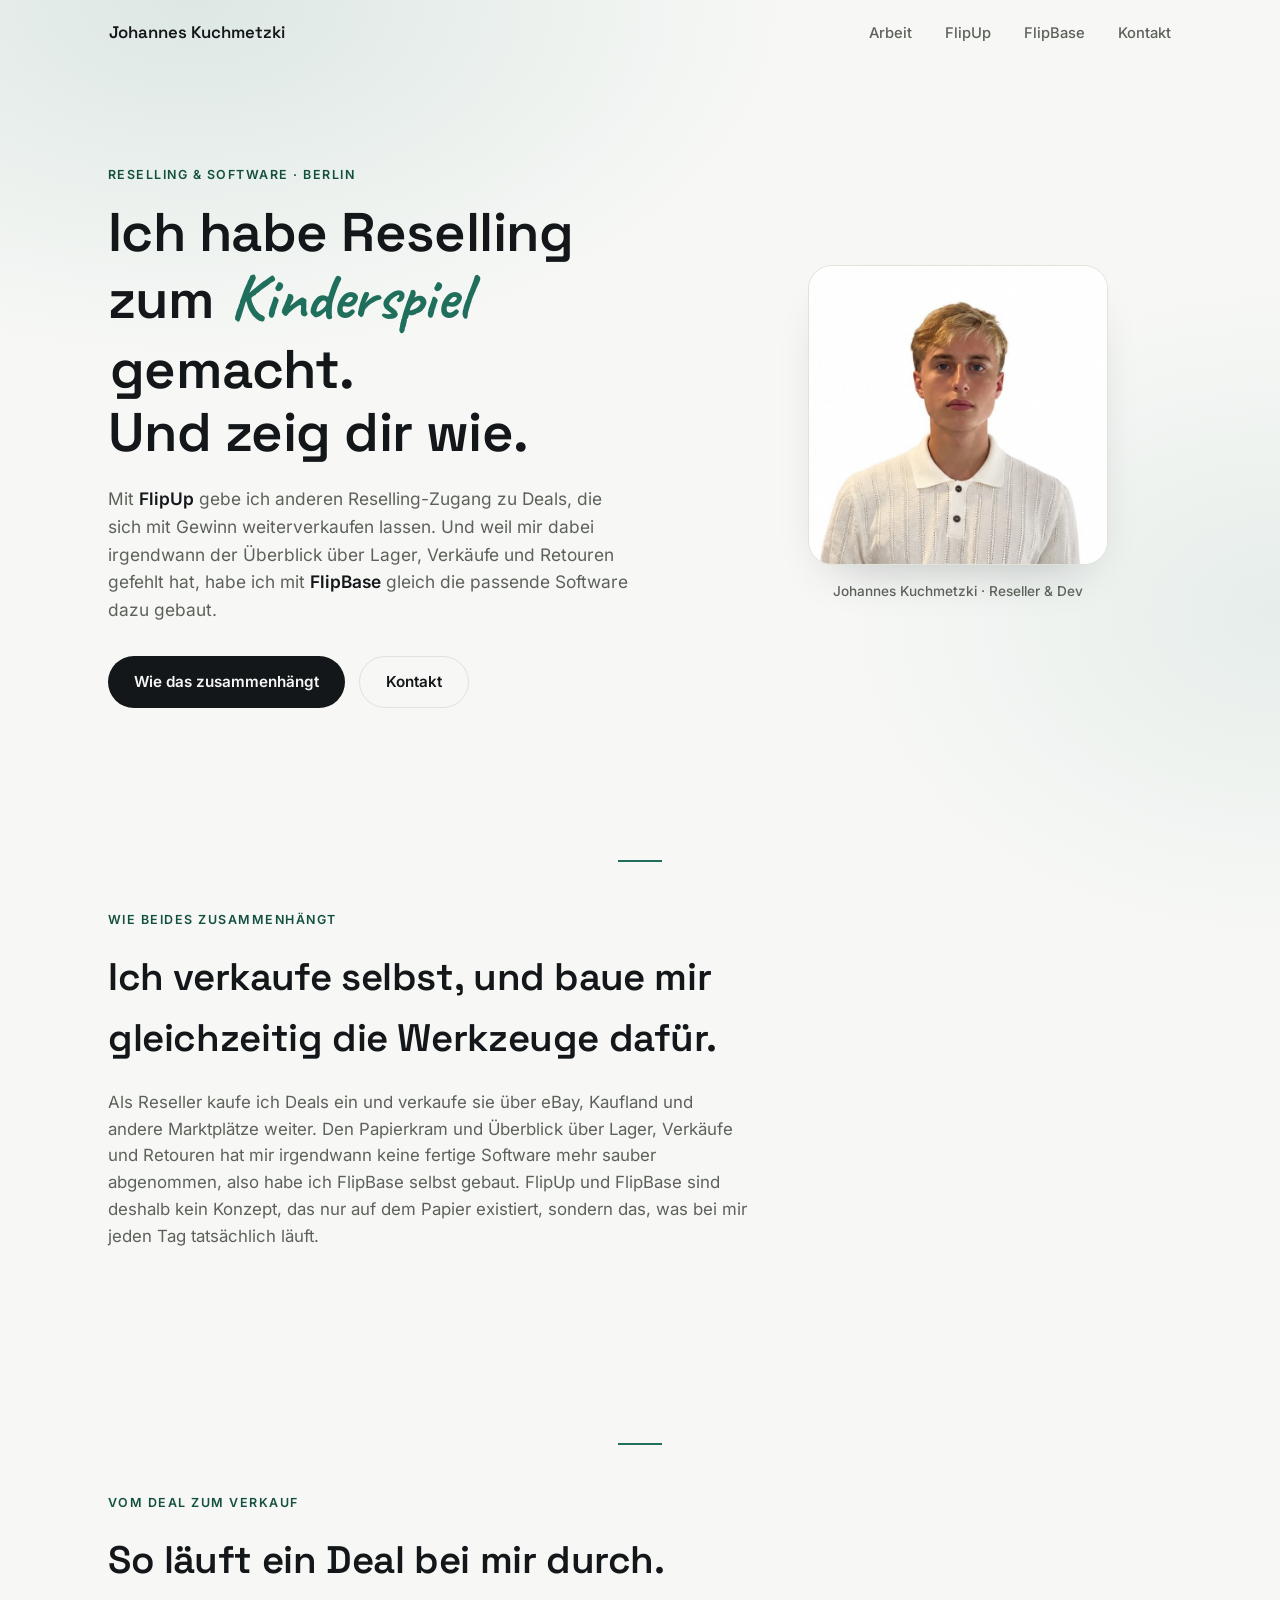
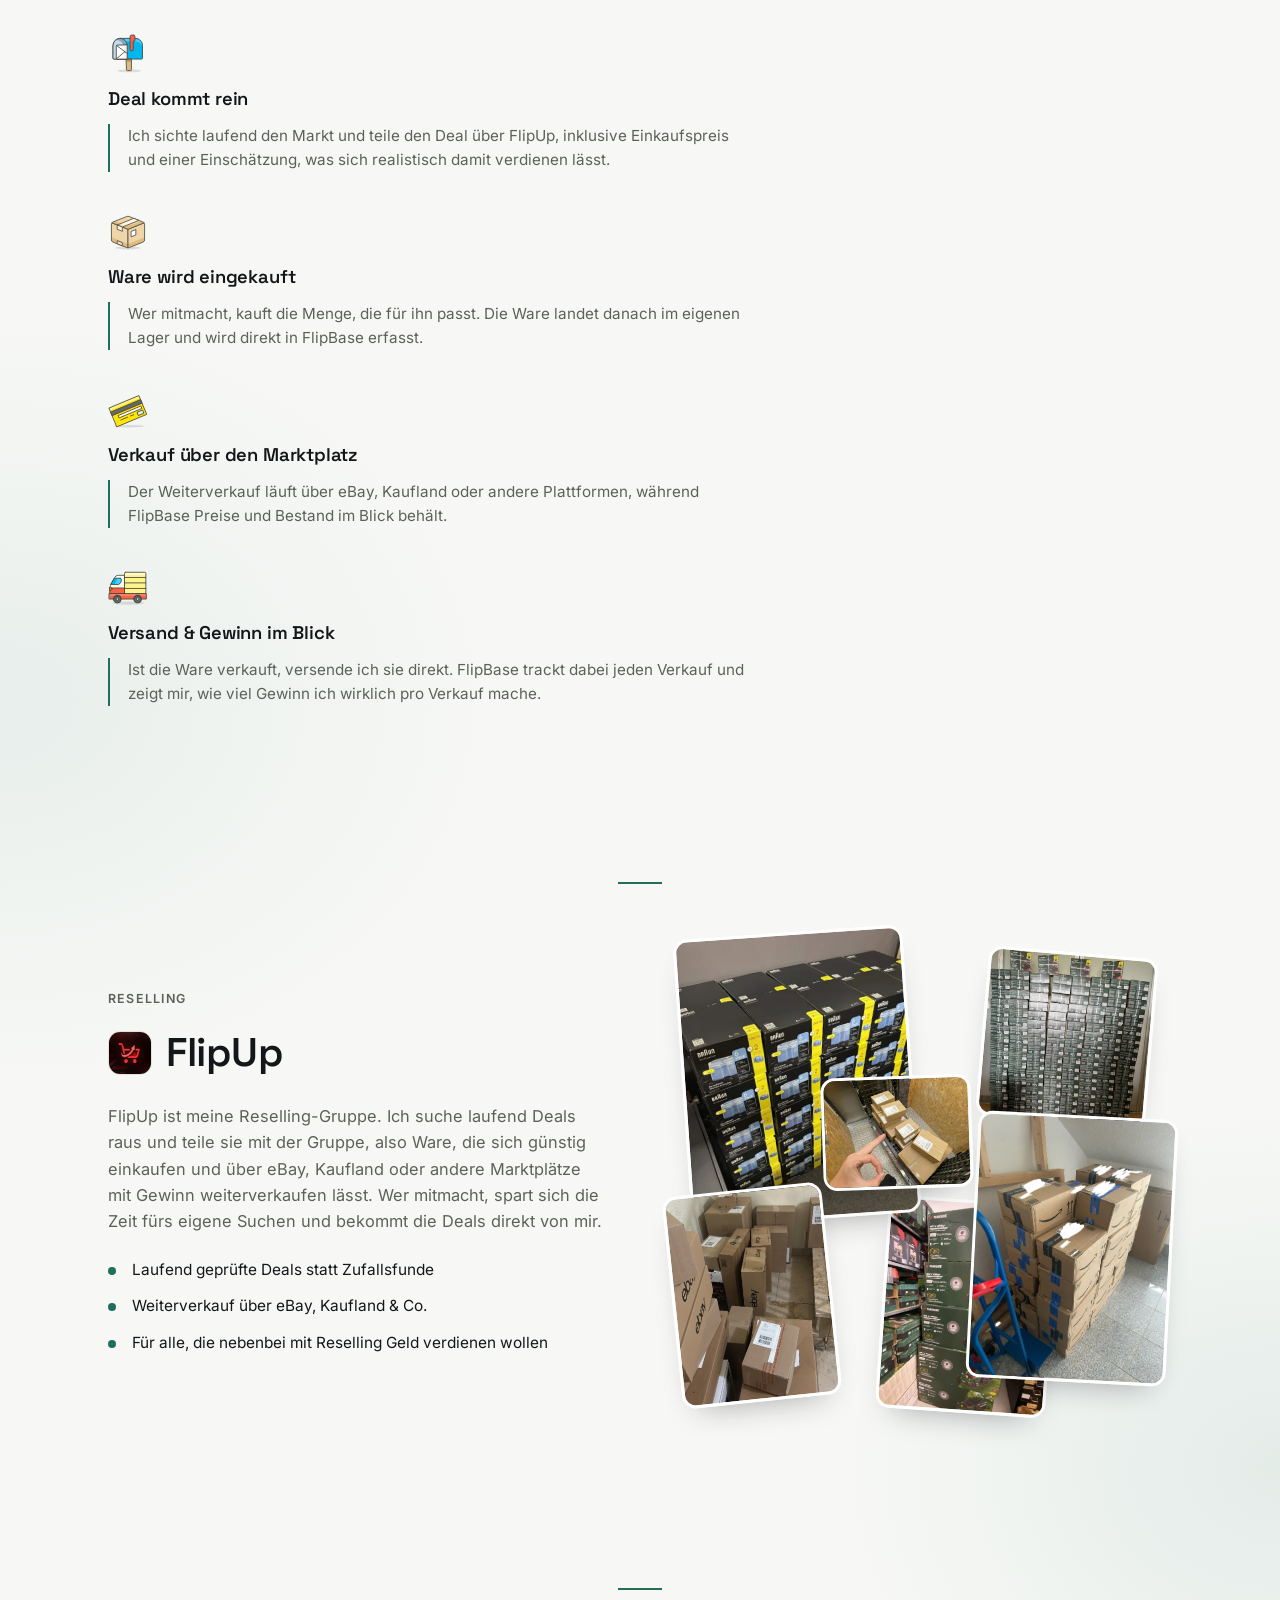
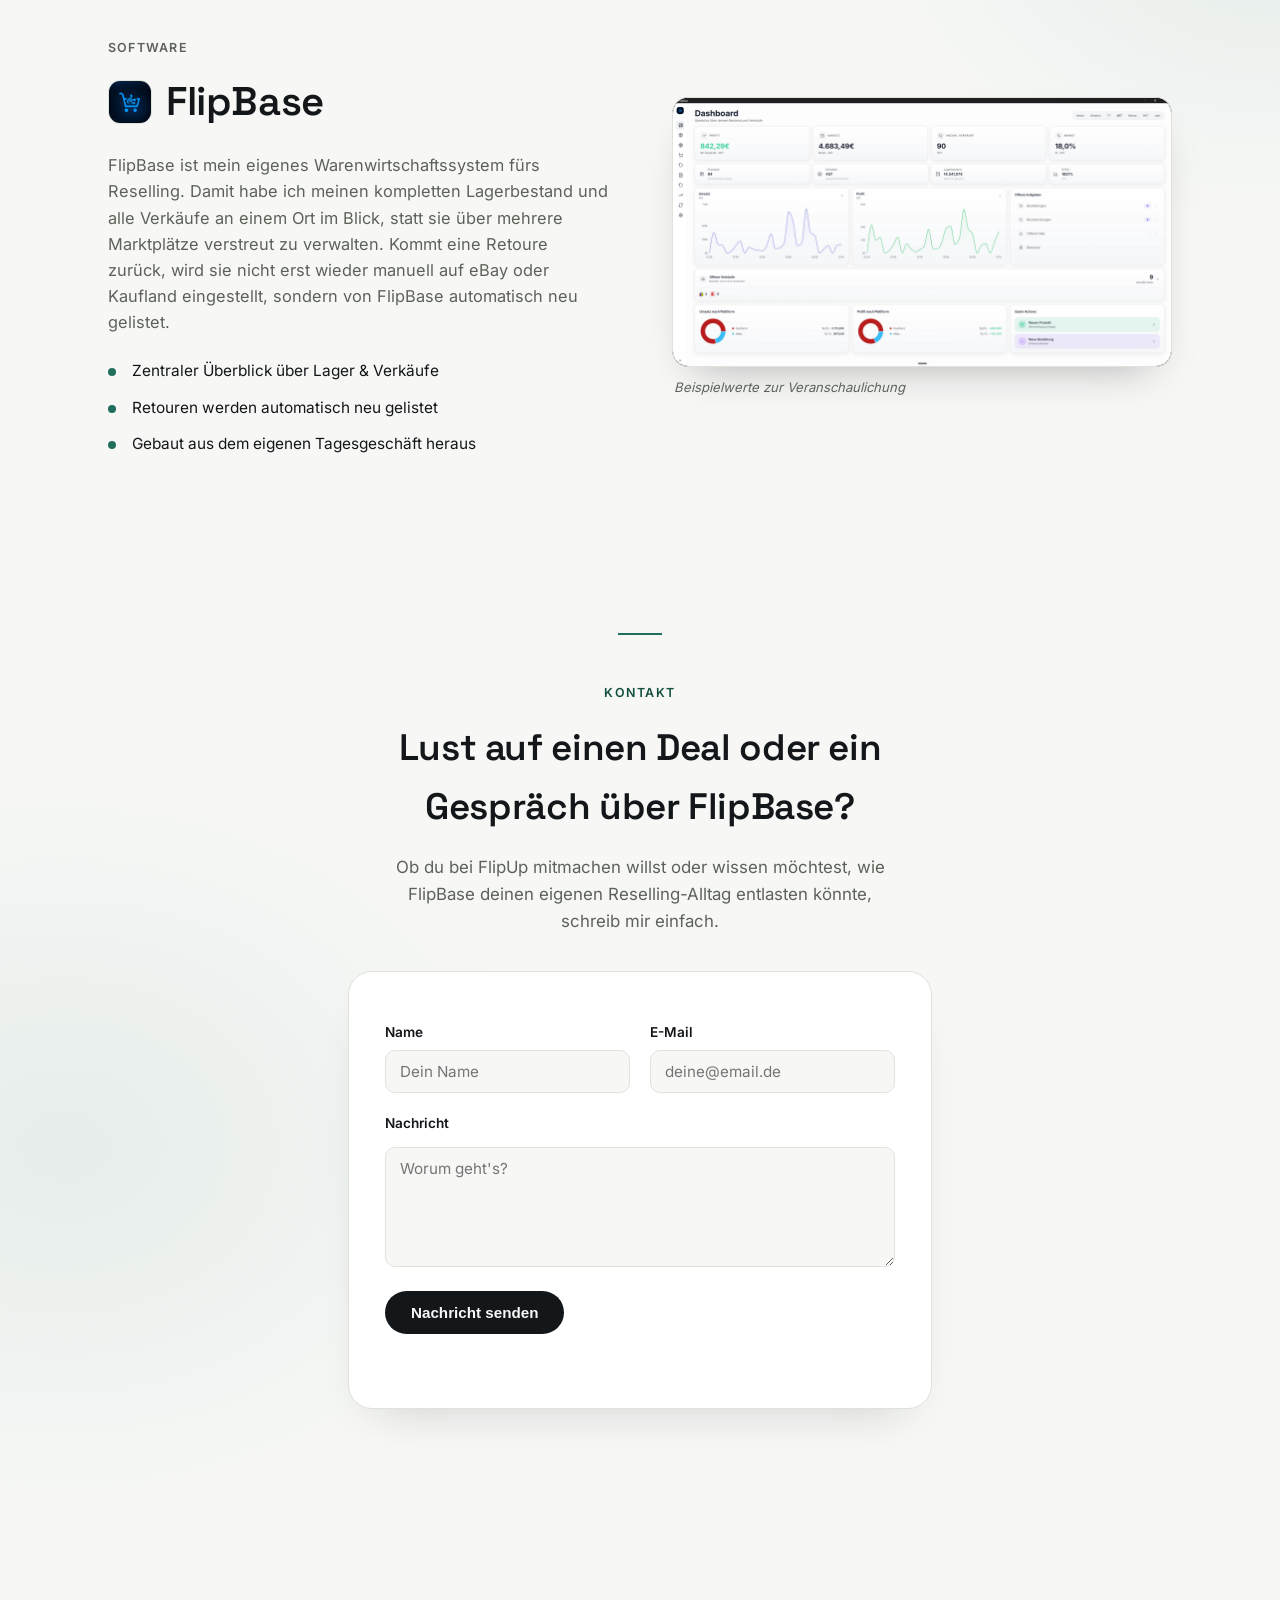
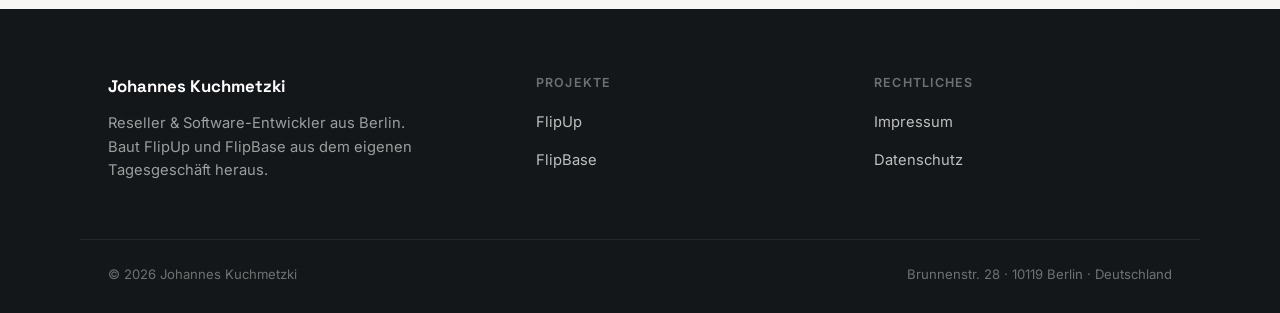
==== index.html @ 9d1ff3ed "Remove step numbers from product section labels" ====
<!doctype html>
<html lang="de">
<head>
<meta charset="UTF-8">
<meta name="viewport" content="width=device-width, initial-scale=1.0">
<title>Johannes Kuchmetzki</title>
<meta name="description" content="Johannes Kuchmetzki, Reselling mit FlipUp, Warenwirtschaft mit FlipBase.">
<link rel="canonical" href="https://johanneskuchmetzki.de/">
<meta property="og:title" content="Johannes Kuchmetzki">
<meta property="og:description" content="Reselling mit FlipUp, Warenwirtschaft mit FlipBase.">
<meta property="og:type" content="website">
<meta property="og:url" content="https://johanneskuchmetzki.de/">
<link rel="icon" type="image/png" sizes="32x32" href="assets/favicon/favicon-32.png">
<link rel="icon" type="image/png" sizes="16x16" href="assets/favicon/favicon-16.png">
<link rel="apple-touch-icon" sizes="180x180" href="assets/favicon/favicon-180.png">
<link rel="stylesheet" href="style.css?v=6">
<script type="application/ld+json">
{
  "@context": "https://schema.org",
  "@type": "Person",
  "name": "Johannes Kuchmetzki",
  "url": "https://johanneskuchmetzki.de/",
  "jobTitle": "Reseller & Software-Entwickler",
  "address": {
    "@type": "PostalAddress",
    "streetAddress": "Brunnenstr. 28",
    "postalCode": "10119",
    "addressLocality": "Berlin",
    "addressCountry": "DE"
  },
  "email": "mailto:johanneskuchmetzki@gmail.com"
}
</script>
</head>
<body>

  <header class="nav" id="site-nav">
    <div class="nav-inner">
      <a class="nav-brand" href="#top">Johannes Kuchmetzki</a>
      <nav>
        <a href="#work">Arbeit</a>
        <a href="#flipup">FlipUp</a>
        <a href="#flipbase">FlipBase</a>
        <a href="#contact">Kontakt</a>
      </nav>
    </div>
  </header>

  <main id="top">

    <section class="hero">
      <div class="container hero-grid">
        <div class="hero-copy">
          <p class="eyebrow">Reselling &amp; Software · Berlin</p>
          <h1>Ich habe Reselling zum <span class="accent-script">Kinderspiel</span> gemacht.<br>Und zeig dir wie.</h1>
          <p class="hero-text">Mit <strong>FlipUp</strong> gebe ich anderen Reselling-Zugang zu Deals, die sich mit Gewinn weiterverkaufen lassen. Und weil mir dabei irgendwann der Überblick über Lager, Verkäufe und Retouren gefehlt hat, habe ich mit <strong>FlipBase</strong> gleich die passende Software dazu gebaut.</p>
          <div class="hero-actions">
            <a class="button" href="#work">Wie das zusammenhängt</a>
            <a class="button button-ghost" href="#contact">Kontakt</a>
          </div>
        </div>
        <div class="hero-portrait">
          <div class="portrait-frame">
            <img src="assets/portrait.jpg?v=3" alt="Portrait von Johannes Kuchmetzki">
          </div>
          <div class="portrait-tag">Johannes Kuchmetzki · Reseller &amp; Dev</div>
        </div>
      </div>
    </section>

    <section id="work" class="section intro">
      <div class="section-divider"></div>
      <div class="container">
        <p class="section-label">Wie beides zusammenhängt</p>
        <h2>Ich verkaufe selbst, und baue mir gleichzeitig die Werkzeuge dafür.</h2>
        <p class="lede">Als Reseller kaufe ich Deals ein und verkaufe sie über eBay, Kaufland und andere Marktplätze weiter. Den Papierkram und Überblick über Lager, Verkäufe und Retouren hat mir irgendwann keine fertige Software mehr sauber abgenommen, also habe ich FlipBase selbst gebaut. FlipUp und FlipBase sind deshalb kein Konzept, das nur auf dem Papier existiert, sondern das, was bei mir jeden Tag tatsächlich läuft.</p>
      </div>
    </section>

    <section class="section process alt">
      <div class="section-divider"></div>
      <div class="container">
        <p class="section-label">Vom Deal zum Verkauf</p>
        <h2>So läuft ein Deal bei mir durch.</h2>
        <div class="process-grid">
          <div class="process-step">
            <img src="assets/icons/deal.svg?v=2" alt="" class="process-icon">
            <h3>Deal kommt rein</h3>
            <div class="process-body">
              <p>Ich sichte laufend den Markt und teile den Deal über FlipUp, inklusive Einkaufspreis und einer Einschätzung, was sich realistisch damit verdienen lässt.</p>
            </div>
          </div>
          <div class="process-step">
            <img src="assets/icons/package.svg?v=2" alt="" class="process-icon">
            <h3>Ware wird eingekauft</h3>
            <div class="process-body">
              <p>Wer mitmacht, kauft die Menge, die für ihn passt. Die Ware landet danach im eigenen Lager und wird direkt in FlipBase erfasst.</p>
            </div>
          </div>
          <div class="process-step">
            <img src="assets/icons/shop.svg?v=2" alt="" class="process-icon">
            <h3>Verkauf über den Marktplatz</h3>
            <div class="process-body">
              <p>Der Weiterverkauf läuft über eBay, Kaufland oder andere Plattformen, während FlipBase Preise und Bestand im Blick behält.</p>
            </div>
          </div>
          <div class="process-step">
            <img src="assets/icons/shipped.svg?v=2" alt="" class="process-icon">
            <h3>Versand &amp; Gewinn im Blick</h3>
            <div class="process-body">
              <p>Ist die Ware verkauft, versende ich sie direkt. FlipBase trackt dabei jeden Verkauf und zeigt mir, wie viel Gewinn ich wirklich pro Verkauf mache.</p>
            </div>
          </div>
        </div>
      </div>
    </section>

    <section id="flipup" class="section product">
      <div class="section-divider"></div>
      <div class="container product-grid">
        <div class="product-copy">
          <p class="product-label">Reselling</p>
          <div class="product-heading">
            <img src="assets/logos/flipup-logo.jpg" alt="FlipUp Logo" class="product-logo">
            <a href="https://flipupde.de" target="_blank" rel="noopener" class="product-heading-link"><h2>FlipUp</h2></a>
          </div>
          <p class="product-desc">FlipUp ist meine Reselling-Gruppe. Ich suche laufend Deals raus und teile sie mit der Gruppe, also Ware, die sich günstig einkaufen und über eBay, Kaufland oder andere Marktplätze mit Gewinn weiterverkaufen lässt. Wer mitmacht, spart sich die Zeit fürs eigene Suchen und bekommt die Deals direkt von mir.</p>
          <ul class="product-points">
            <li>Laufend geprüfte Deals statt Zufallsfunde</li>
            <li>Weiterverkauf über eBay, Kaufland &amp; Co.</li>
            <li>Für alle, die nebenbei mit Reselling Geld verdienen wollen</li>
          </ul>
        </div>
        <div class="product-visual">
          <div class="photo-collage">
            <img src="assets/flipup/deal-1.webp" alt="Palette mit eingekauften Deal-Produkten" class="photo c-1">
            <img src="assets/flipup/deal-9.webp" alt="Aufgebaute Palette mit Akku-Sets" class="photo c-2">
            <img src="assets/flipup/deal-4.webp" alt="Amazon-Pakete im Lager" class="photo c-3">
            <img src="assets/flipup/deal-2.webp" alt="Versandkartons für eBay-Bestellungen" class="photo c-4">
            <img src="assets/flipup/deal-13.webp" alt="Pakete für den Versand vorbereitet" class="photo c-5">
            <img src="assets/flipup/deal-5.webp" alt="Gelagerte Ware bereit zum Versand" class="photo c-6">
          </div>
        </div>
      </div>
    </section>

    <section id="flipbase" class="section product product-reverse alt">
      <div class="section-divider"></div>
      <div class="container product-grid">
        <div class="product-copy">
          <p class="product-label">Software</p>
          <div class="product-heading">
            <img src="assets/logos/flipbase-logo.png?v=2" alt="FlipBase Logo" class="product-logo">
            <a href="https://flipbase.xyz" target="_blank" rel="noopener" class="product-heading-link"><h2>FlipBase</h2></a>
          </div>
          <p class="product-desc">FlipBase ist mein eigenes Warenwirtschaftssystem fürs Reselling. Damit habe ich meinen kompletten Lagerbestand und alle Verkäufe an einem Ort im Blick, statt sie über mehrere Marktplätze verstreut zu verwalten. Kommt eine Retoure zurück, wird sie nicht erst wieder manuell auf eBay oder Kaufland eingestellt, sondern von FlipBase automatisch neu gelistet.</p>
          <ul class="product-points">
            <li>Zentraler Überblick über Lager &amp; Verkäufe</li>
            <li>Retouren werden automatisch neu gelistet</li>
            <li>Gebaut aus dem eigenen Tagesgeschäft heraus</li>
          </ul>
        </div>
        <div class="product-visual">
          <div class="dashboard-frame">
            <img src="assets/flipbase/dashboard.png?v=2" alt="FlipBase Dashboard mit Umsatz, Profit und Lagerbestand">
          </div>
          <p class="photo-caption">Beispielwerte zur Veranschaulichung</p>
        </div>
      </div>
    </section>

    <section id="contact" class="section contact">
      <div class="section-divider"></div>
      <div class="container contact-center">
        <p class="section-label">Kontakt</p>
        <h2>Lust auf einen Deal oder ein Gespräch über FlipBase?</h2>
        <p class="lede">Ob du bei FlipUp mitmachen willst oder wissen möchtest, wie FlipBase deinen eigenen Reselling-Alltag entlasten könnte, schreib mir einfach.</p>

        <form class="contact-form" id="contact-form">
          <input type="hidden" name="access_key" value="a005b5ab-7905-478a-b794-3e7efb199d5d">
          <input type="hidden" name="subject" value="Kontakt über johanneskuchmetzki.de">
          <input type="checkbox" name="botcheck" style="display:none" tabindex="-1" autocomplete="off">
          <div class="contact-form-row">
            <div>
              <label for="cf-name">Name</label>
              <input type="text" id="cf-name" name="name" placeholder="Dein Name" required>
            </div>
            <div>
              <label for="cf-email">E-Mail</label>
              <input type="email" id="cf-email" name="email" placeholder="deine@email.de" required>
            </div>
          </div>
          <label for="cf-message">Nachricht</label>
          <textarea id="cf-message" name="message" placeholder="Worum geht's?" required></textarea>
          <button type="submit" class="button" id="cf-submit">Nachricht senden</button>
          <p class="contact-form-status" id="cf-status" role="status"></p>
        </form>
      </div>
    </section>

  </main>

  <footer class="footer">
    <div class="container footer-grid">
      <div>
        <p class="footer-brand">Johannes Kuchmetzki</p>
        <p class="footer-tagline">Reseller &amp; Software-Entwickler aus Berlin. Baut FlipUp und FlipBase aus dem eigenen Tagesgeschäft heraus.</p>
      </div>
      <div>
        <p class="footer-heading">Projekte</p>
        <ul class="footer-links">
          <li><a href="https://flipupde.de" target="_blank" rel="noopener">FlipUp</a></li>
          <li><a href="https://flipbase.xyz" target="_blank" rel="noopener">FlipBase</a></li>
        </ul>
      </div>
      <div>
        <p class="footer-heading">Rechtliches</p>
        <ul class="footer-links">
          <li><a href="impressum.html">Impressum</a></li>
          <li><a href="datenschutz.html">Datenschutz</a></li>
        </ul>
      </div>
    </div>
    <div class="container footer-bottom">
      <span>© 2026 Johannes Kuchmetzki</span>
      <span>Brunnenstr. 28 · 10119 Berlin · Deutschland</span>
    </div>
  </footer>

  <script>
    var siteNav = document.getElementById('site-nav');
    function updateNavScroll() {
      if (window.scrollY > 24) {
        siteNav.classList.add('scrolled');
      } else {
        siteNav.classList.remove('scrolled');
      }
    }
    updateNavScroll();
    window.addEventListener('scroll', updateNavScroll, { passive: true });
  </script>

  <script>
    var contactForm = document.getElementById('contact-form');
    if (contactForm) {
      contactForm.addEventListener('submit', function (e) {
        e.preventDefault();
        var statusEl = document.getElementById('cf-status');
        var submitBtn = document.getElementById('cf-submit');
        var formData = new FormData(contactForm);
        var object = {};
        formData.forEach(function (value, key) { object[key] = value; });

        submitBtn.disabled = true;
        submitBtn.textContent = 'Wird gesendet …';
        statusEl.textContent = '';
        statusEl.className = 'contact-form-status';

        fetch('https://api.web3forms.com/submit', {
          method: 'POST',
          headers: { 'Content-Type': 'application/json', Accept: 'application/json' },
          body: JSON.stringify(object)
        })
          .then(function (res) { return res.json(); })
          .then(function (data) {
            if (data.success) {
              contactForm.reset();
              statusEl.textContent = 'Danke, deine Nachricht ist angekommen!';
              statusEl.className = 'contact-form-status success';
            } else {
              throw new Error(data.message || 'Unbekannter Fehler');
            }
          })
          .catch(function () {
            statusEl.textContent = 'Senden hat nicht geklappt. Schreib mir gerne direkt an johanneskuchmetzki@gmail.com.';
            statusEl.className = 'contact-form-status error';
          })
          .finally(function () {
            submitBtn.disabled = false;
            submitBtn.textContent = 'Nachricht senden';
          });
      });
    }
  </script>

</body>
</html>
---- style.css ----
@font-face {
  font-family: "Inter";
  src: url("assets/fonts/inter-latin.woff2") format("woff2");
  font-weight: 400 700;
  font-style: normal;
  font-display: swap;
}

@font-face {
  font-family: "Space Grotesk";
  src: url("assets/fonts/space-grotesk-latin.woff2") format("woff2");
  font-weight: 400 700;
  font-style: normal;
  font-display: swap;
}

@font-face {
  font-family: "Caveat";
  src: url("assets/fonts/caveat-700.woff2") format("woff2");
  font-weight: 700;
  font-style: normal;
  font-display: swap;
}

.accent-script {
  font-family: "Caveat", cursive;
  font-weight: 700;
  font-size: 1.2em;
  color: var(--accent);
  padding: 0 2px;
  position: relative;
}

.accent-script::after {
  content: "";
  position: absolute;
  left: 2px;
  right: 2px;
  bottom: 0.08em;
  height: 3px;
  background: var(--accent);
  border-radius: 2px;
  opacity: 0.55;
}

:root {
  --bg: #f7f8f6;
  --bg-alt: #eef1ec;
  --surface: #ffffff;
  --text: #14171a;
  --text-muted: #5c6259;
  --accent: #1f6f5c;
  --accent-ink: #14503f;
  --border: #dfe3da;
  --max-width: 1120px;
  color-scheme: light;
}

* { box-sizing: border-box; }

html { scroll-behavior: smooth; }

body {
  margin: 0;
  background:
    radial-gradient(1000px 600px at 15% 0%, rgba(31, 111, 92, 0.12), transparent 60%),
    radial-gradient(800px 600px at 100% 12%, rgba(31, 111, 92, 0.08), transparent 55%),
    radial-gradient(900px 700px at 0% 45%, rgba(31, 111, 92, 0.07), transparent 55%),
    radial-gradient(800px 650px at 100% 60%, rgba(31, 111, 92, 0.09), transparent 55%),
    radial-gradient(900px 700px at 5% 85%, rgba(31, 111, 92, 0.08), transparent 55%),
    radial-gradient(800px 600px at 95% 100%, rgba(31, 111, 92, 0.09), transparent 55%),
    var(--bg);
  color: var(--text);
  font-family: "Inter", -apple-system, BlinkMacSystemFont, "Segoe UI", sans-serif;
  line-height: 1.6;
}

h1, h2, h3 {
  font-family: "Space Grotesk", -apple-system, BlinkMacSystemFont, "Segoe UI", sans-serif;
  font-weight: 600;
  letter-spacing: -0.01em;
  margin: 0;
  text-wrap: balance;
}

.container {
  max-width: var(--max-width);
  margin: 0 auto;
  padding: 0 28px;
}

/* Nav */

.nav {
  position: sticky;
  top: 0;
  z-index: 20;
  padding: 0;
  transition: padding 0.25s ease;
}

.nav.scrolled {
  padding: 12px 20px 0;
}

.nav-inner {
  max-width: var(--max-width);
  margin: 0 auto;
  padding: 18px 28px;
  display: flex;
  justify-content: space-between;
  align-items: center;
  flex-wrap: wrap;
  gap: 12px;
  background: transparent;
  border: 1px solid transparent;
  border-radius: 999px;
  box-shadow: none;
  transition: padding 0.25s ease, background 0.25s ease, border-color 0.25s ease, box-shadow 0.25s ease;
}

.nav.scrolled .nav-inner {
  padding: 10px 24px;
  background: rgba(255, 255, 255, 0.78);
  backdrop-filter: blur(10px);
  border-color: rgba(255, 255, 255, 0.6);
  box-shadow: 0 10px 30px -14px rgba(20, 23, 26, 0.25);
}

.nav-brand {
  font-family: "Space Grotesk", sans-serif;
  font-weight: 600;
  font-size: 1.05rem;
  color: var(--text);
  text-decoration: none;
}

.nav nav a {
  color: var(--text-muted);
  text-decoration: none;
  margin-left: 28px;
  font-size: 0.92rem;
  font-weight: 500;
  transition: color 0.15s ease;
}

.nav nav a:first-child { margin-left: 0; }
.nav nav a:hover { color: var(--accent-ink); }

/* Hero */

.hero {
  padding: 96px 0 64px;
}

.hero-grid {
  display: grid;
  grid-template-columns: 1.15fr 0.85fr;
  gap: 56px;
  align-items: center;
}

.eyebrow {
  display: inline-block;
  text-transform: uppercase;
  letter-spacing: 0.12em;
  font-size: 0.78rem;
  font-weight: 600;
  color: var(--accent-ink);
  margin: 0 0 18px;
}

.hero h1 {
  font-size: clamp(2.3rem, 4.6vw, 3.4rem);
  line-height: 1.08;
  margin-bottom: 24px;
}

.hero-text {
  color: var(--text-muted);
  font-size: 1.08rem;
  max-width: 520px;
  margin: 0 0 32px;
}

.hero-text strong {
  color: var(--text);
  font-weight: 600;
}

.hero-actions {
  display: flex;
  gap: 14px;
  flex-wrap: wrap;
}

.button {
  display: inline-flex;
  align-items: center;
  background: var(--text);
  color: var(--bg);
  padding: 13px 26px;
  border-radius: 999px;
  text-decoration: none;
  font-weight: 600;
  font-size: 0.95rem;
  transition: transform 0.15s ease, background 0.15s ease;
}

.button:hover {
  background: var(--accent-ink);
  transform: translateY(-1px);
}

.button-ghost {
  background: transparent;
  color: var(--text);
  border: 1.5px solid var(--border);
}

.button-ghost:hover {
  background: var(--surface);
  color: var(--accent-ink);
  border-color: var(--accent-ink);
}

.hero-portrait {
  display: flex;
  flex-direction: column;
  align-items: center;
  gap: 16px;
}

.portrait-frame {
  width: 100%;
  max-width: 300px;
  aspect-ratio: 1 / 1;
  border-radius: 24px;
  overflow: hidden;
  border: 1px solid var(--border);
  box-shadow: 0 24px 48px -28px rgba(20, 23, 26, 0.3);
  background: var(--surface);
}

.portrait-frame img {
  width: 100%;
  height: 100%;
  object-fit: cover;
  display: block;
}

.portrait-tag {
  font-size: 0.85rem;
  color: var(--text-muted);
  font-weight: 500;
}

/* Process */

.process h2 {
  font-size: clamp(1.7rem, 3.2vw, 2.4rem);
  max-width: 640px;
  margin-bottom: 44px;
}

.process-grid {
  display: flex;
  flex-direction: column;
  gap: 40px;
  max-width: 640px;
}

.process-step {
  display: flex;
  flex-direction: column;
  gap: 10px;
}

.process-icon {
  width: 40px;
  height: 40px;
}

.process-step h3 {
  font-size: 1.15rem;
}

.process-body {
  border-left: 2px solid var(--accent);
  padding-left: 18px;
}

.process-step p {
  color: var(--text-muted);
  font-size: 0.95rem;
  margin: 0;
}

/* Sections */

.section {
  padding: 88px 0;
}

.section-divider {
  width: 44px;
  height: 2px;
  background: var(--accent);
  margin: 0 auto 48px;
}

.section-label {
  text-transform: uppercase;
  letter-spacing: 0.12em;
  font-size: 0.78rem;
  font-weight: 600;
  color: var(--accent-ink);
  margin: 0 0 16px;
}

.intro h2 {
  font-size: clamp(1.7rem, 3.2vw, 2.4rem);
  max-width: 760px;
  margin-bottom: 20px;
}

.lede {
  color: var(--text-muted);
  font-size: 1.05rem;
  max-width: 640px;
}

/* Products */

.product-grid {
  display: grid;
  grid-template-columns: 1fr 1fr;
  gap: 64px;
  align-items: center;
}

.product-label {
  text-transform: uppercase;
  letter-spacing: 0.1em;
  font-size: 0.78rem;
  font-weight: 600;
  color: var(--text-muted);
  margin: 0 0 12px;
}

.product-heading {
  display: flex;
  align-items: center;
  gap: 14px;
  margin-bottom: 18px;
}

.product-logo {
  width: 44px;
  height: 44px;
  border-radius: 12px;
  object-fit: cover;
  border: 1px solid var(--border);
}

.product-heading-link {
  text-decoration: none;
  color: inherit;
  transition: color 0.15s ease;
}

.product-heading-link:hover {
  color: var(--accent-ink);
}

.product h2 {
  font-size: clamp(1.9rem, 3.6vw, 2.5rem);
}

.product-note {
  color: var(--text-muted);
  font-size: 0.9rem;
  font-style: italic;
  margin: 20px 0 0;
}

.product-grid-single {
  max-width: 640px;
}

.product-desc {
  color: var(--text-muted);
  font-size: 1.02rem;
  margin: 0 0 24px;
}

.product-points {
  list-style: none;
  padding: 0;
  margin: 0;
  display: flex;
  flex-direction: column;
  gap: 12px;
}

.product-points li {
  position: relative;
  padding-left: 24px;
  font-size: 0.96rem;
  color: var(--text);
}

.product-points li::before {
  content: "";
  position: absolute;
  left: 0;
  top: 9px;
  width: 8px;
  height: 8px;
  border-radius: 50%;
  background: var(--accent);
}

.photo {
  border-radius: 14px;
  object-fit: cover;
  border: 3px solid var(--surface);
  box-shadow: 0 16px 32px -18px rgba(20, 23, 26, 0.4);
}

/* Collage */

.photo-collage {
  position: relative;
  height: 480px;
}

.photo-collage .photo {
  position: absolute;
}

.c-1 { width: 46%; aspect-ratio: 4/5; top: 0; left: 2%; z-index: 2; transform: rotate(-4deg); }
.c-2 { width: 34%; aspect-ratio: 1/1; top: 4%; right: 4%; z-index: 1; transform: rotate(5deg); }
.c-3 { width: 40%; aspect-ratio: 3/4; top: 38%; right: 0; z-index: 3; transform: rotate(3deg); }
.c-4 { width: 32%; aspect-ratio: 3/4; bottom: 2%; left: 0; z-index: 2; transform: rotate(-6deg); }
.c-5 { width: 30%; aspect-ratio: 4/3; top: 30%; left: 30%; z-index: 4; transform: rotate(-2deg); }
.c-6 { width: 34%; aspect-ratio: 4/5; bottom: 0; right: 24%; z-index: 1; transform: rotate(4deg); }

/* Dashboard visual */

.dashboard-frame {
  border-radius: 16px;
  overflow: hidden;
  border: 1px solid var(--border);
  box-shadow: 0 20px 40px -22px rgba(20, 23, 26, 0.35);
  background: #111;
}

.dashboard-frame img {
  width: 100%;
  display: block;
}

.dashboard-placeholder {
  aspect-ratio: 16/10;
  display: flex;
  align-items: center;
  justify-content: center;
  color: rgba(247, 248, 246, 0.4);
  font-size: 0.9rem;
}

.photo-caption {
  margin: 10px 2px 0;
  font-size: 0.82rem;
  color: var(--text-muted);
  font-style: italic;
}

/* Skills */

.skills {
  text-align: center;
}

.tags {
  list-style: none;
  display: flex;
  flex-wrap: wrap;
  justify-content: center;
  gap: 12px;
  padding: 0;
  margin: 0;
}

.tags li {
  border: 1px solid var(--border);
  background: var(--surface);
  border-radius: 999px;
  padding: 10px 20px;
  font-size: 0.92rem;
  font-weight: 500;
  color: var(--text);
}

/* Contact */

.contact-center {
  max-width: 640px;
  margin: 0 auto;
  text-align: center;
}

.contact h2 {
  font-size: clamp(1.7rem, 3.2vw, 2.3rem);
  margin: 14px 0 18px;
}

.contact .lede {
  max-width: 520px;
  margin: 0 auto;
}

.contact-form {
  text-align: left;
  background: var(--surface);
  border: 1px solid var(--border);
  border-radius: 24px;
  padding: 36px;
  margin: 36px 0 16px;
  display: flex;
  flex-direction: column;
  gap: 6px;
  box-shadow: 0 24px 48px -28px rgba(20, 23, 26, 0.2);
}

.contact-form-row {
  display: grid;
  grid-template-columns: 1fr 1fr;
  gap: 20px;
}

.contact-form label {
  display: block;
  font-size: 0.85rem;
  font-weight: 600;
  color: var(--text);
  margin: 14px 0 6px;
}

.contact-form input,
.contact-form textarea {
  width: 100%;
  padding: 11px 14px;
  border-radius: 10px;
  border: 1px solid var(--border);
  font-family: inherit;
  font-size: 0.95rem;
  background: var(--bg);
  color: var(--text);
}

.contact-form textarea {
  min-height: 120px;
  resize: vertical;
}

.contact-form .button {
  align-self: flex-start;
  margin-top: 18px;
  border: none;
  cursor: pointer;
}

.contact-note {
  color: var(--text-muted);
  font-size: 0.85rem;
}

.contact-form-status {
  margin: 14px 0 0;
  font-size: 0.9rem;
  min-height: 1.3em;
}

.contact-form-status.success { color: var(--accent-ink); }
.contact-form-status.error { color: #b3261e; }

/* Footer */

.footer {
  background: var(--text);
  color: rgba(247, 248, 246, 0.6);
  padding: 64px 0 28px;
  margin-top: 96px;
}

.footer-grid {
  display: grid;
  grid-template-columns: 1.3fr 1fr 1fr;
  gap: 40px;
}

.footer-brand {
  font-family: "Space Grotesk", sans-serif;
  font-weight: 700;
  font-size: 1.05rem;
  color: #fff;
  margin: 0 0 12px;
}

.footer-tagline {
  font-size: 0.92rem;
  line-height: 1.6;
  max-width: 320px;
  margin: 0;
}

.footer-heading {
  text-transform: uppercase;
  letter-spacing: 0.1em;
  font-size: 0.78rem;
  font-weight: 600;
  color: rgba(247, 248, 246, 0.4);
  margin: 0 0 16px;
}

.footer-links {
  list-style: none;
  padding: 0;
  margin: 0;
  display: flex;
  flex-direction: column;
  gap: 12px;
}

.footer-links a {
  color: rgba(247, 248, 246, 0.75);
  text-decoration: none;
  font-size: 0.92rem;
}

.footer-links a:hover { color: #fff; }

.footer-bottom {
  display: flex;
  justify-content: space-between;
  flex-wrap: wrap;
  gap: 8px;
  margin-top: 56px;
  padding-top: 24px;
  border-top: 1px solid rgba(247, 248, 246, 0.08);
  font-size: 0.82rem;
  color: rgba(247, 248, 246, 0.4);
}

/* Legal pages */

.legal {
  padding-top: 56px;
  padding-bottom: 56px;
}

.legal-content {
  max-width: 760px;
}

.legal-content h1 {
  font-size: clamp(1.8rem, 3.6vw, 2.4rem);
  margin-bottom: 32px;
}

.legal-content h2 {
  font-size: 1.2rem;
  margin: 40px 0 12px;
}

.legal-content h3 {
  font-size: 1.02rem;
  margin: 24px 0 10px;
}

.legal-content p,
.legal-content li {
  color: var(--text-muted);
  font-size: 0.96rem;
  line-height: 1.7;
}

.legal-content ul {
  padding-left: 20px;
  margin: 12px 0;
}

.legal-content li {
  margin-bottom: 6px;
}

.legal-copyright {
  margin-top: 40px;
  padding-top: 20px;
  border-top: 1px solid var(--border);
  font-size: 0.82rem !important;
}

.legal-copyright a {
  color: var(--text-muted);
}

/* Responsive */

@media (max-width: 860px) {
  .hero-grid,
  .product-grid,
  .contact-grid {
    grid-template-columns: 1fr;
  }
  .hero-portrait { order: -1; }
  .product-reverse .product-copy { order: 1; }
  .product-reverse .product-visual { order: 2; }
  .photo-collage { height: 400px; }
  .footer-grid { grid-template-columns: 1fr; gap: 32px; }
}

@media (max-width: 600px) {
  .hero { padding: 64px 0 40px; }
  .section { padding: 64px 0; }
  .nav-inner { gap: 8px 16px; }
  .nav nav a { margin-left: 0; }
  .contact-form { padding: 24px; }
  .contact-form-row { grid-template-columns: 1fr; }
  .photo-collage { height: 320px; }
}
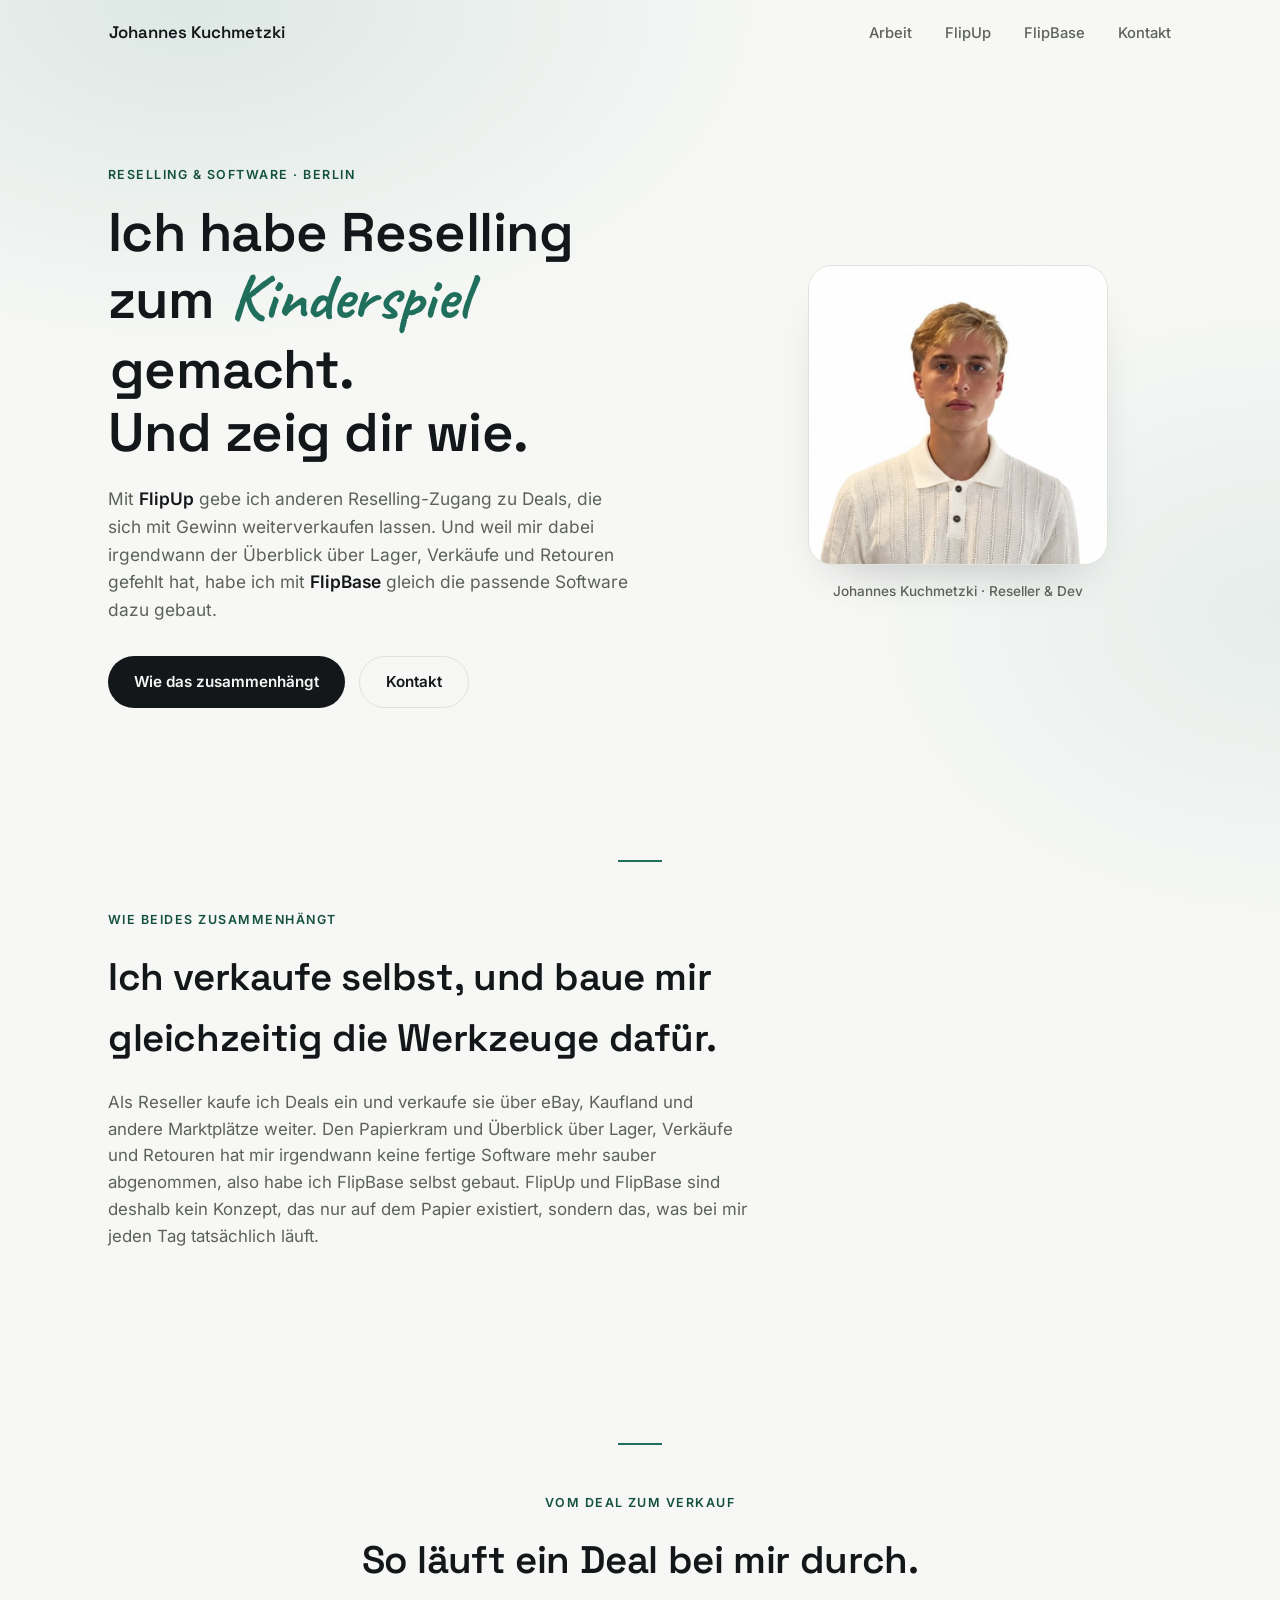
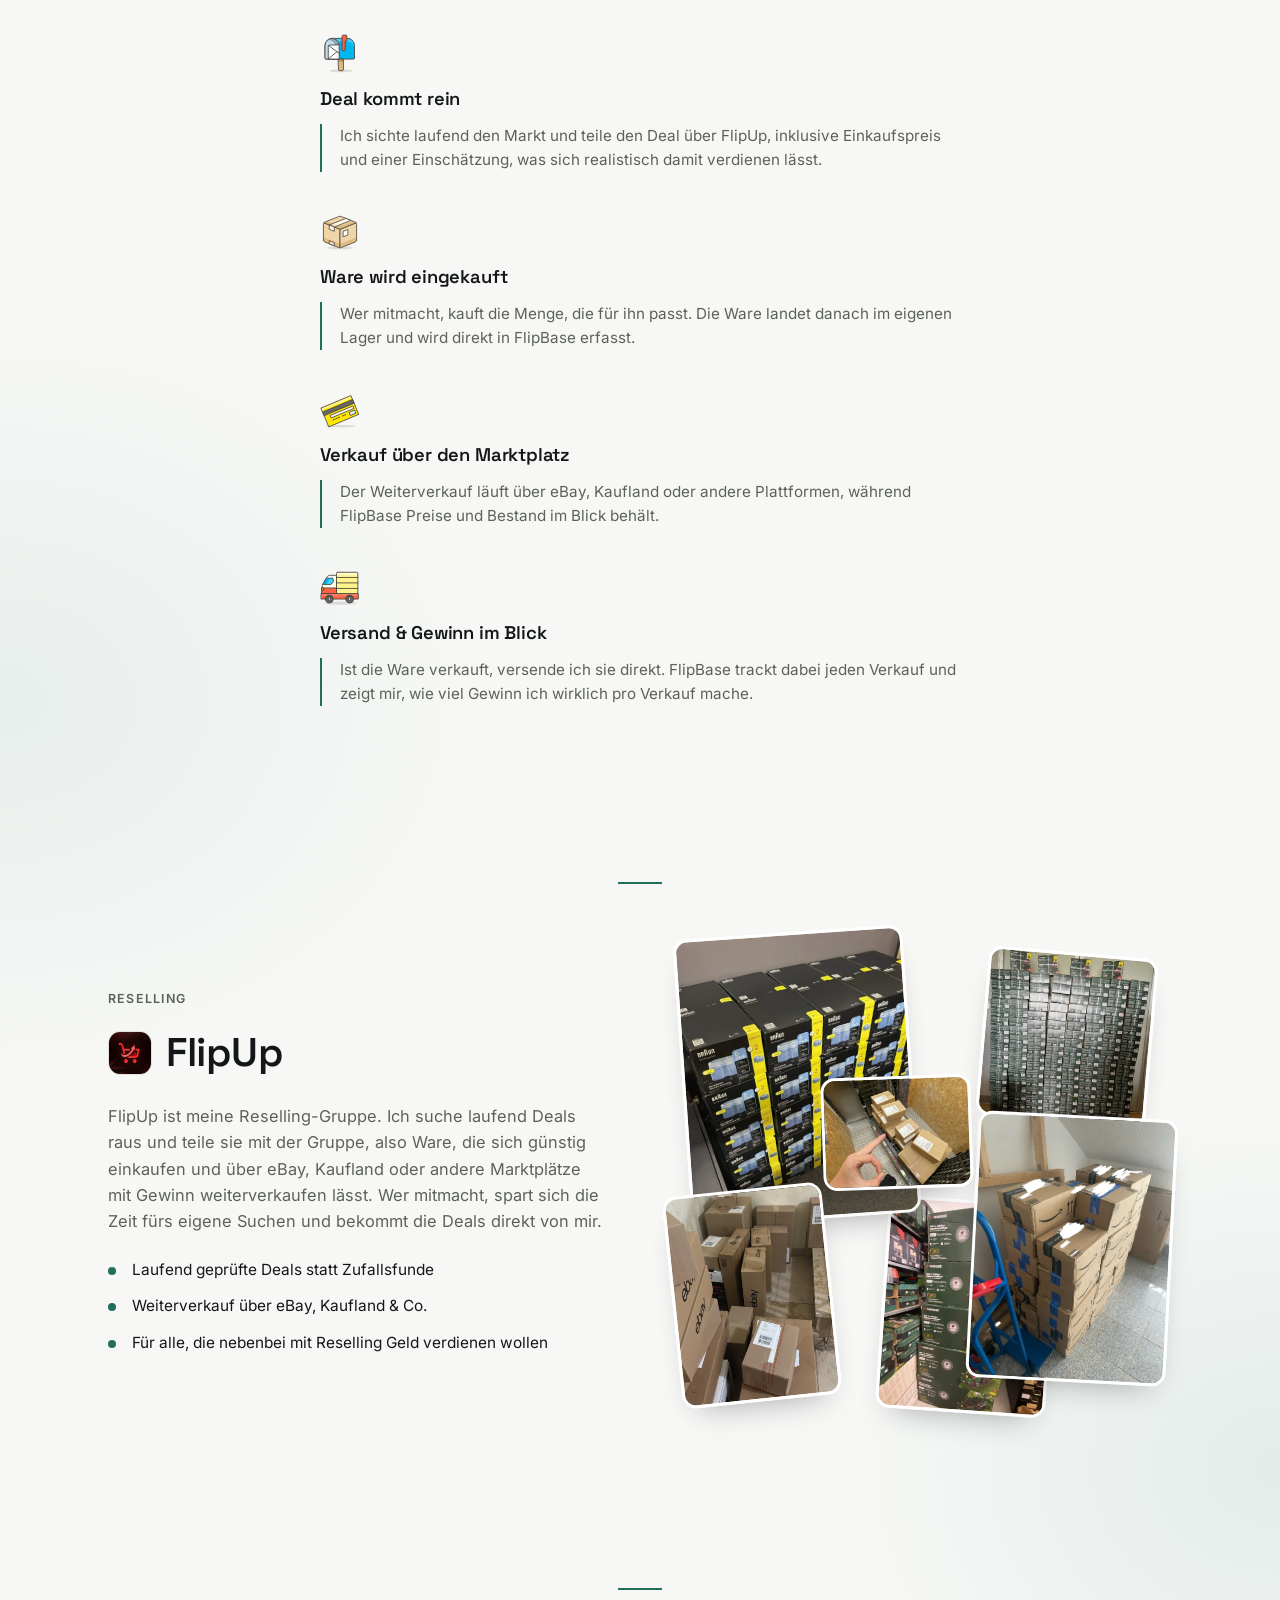
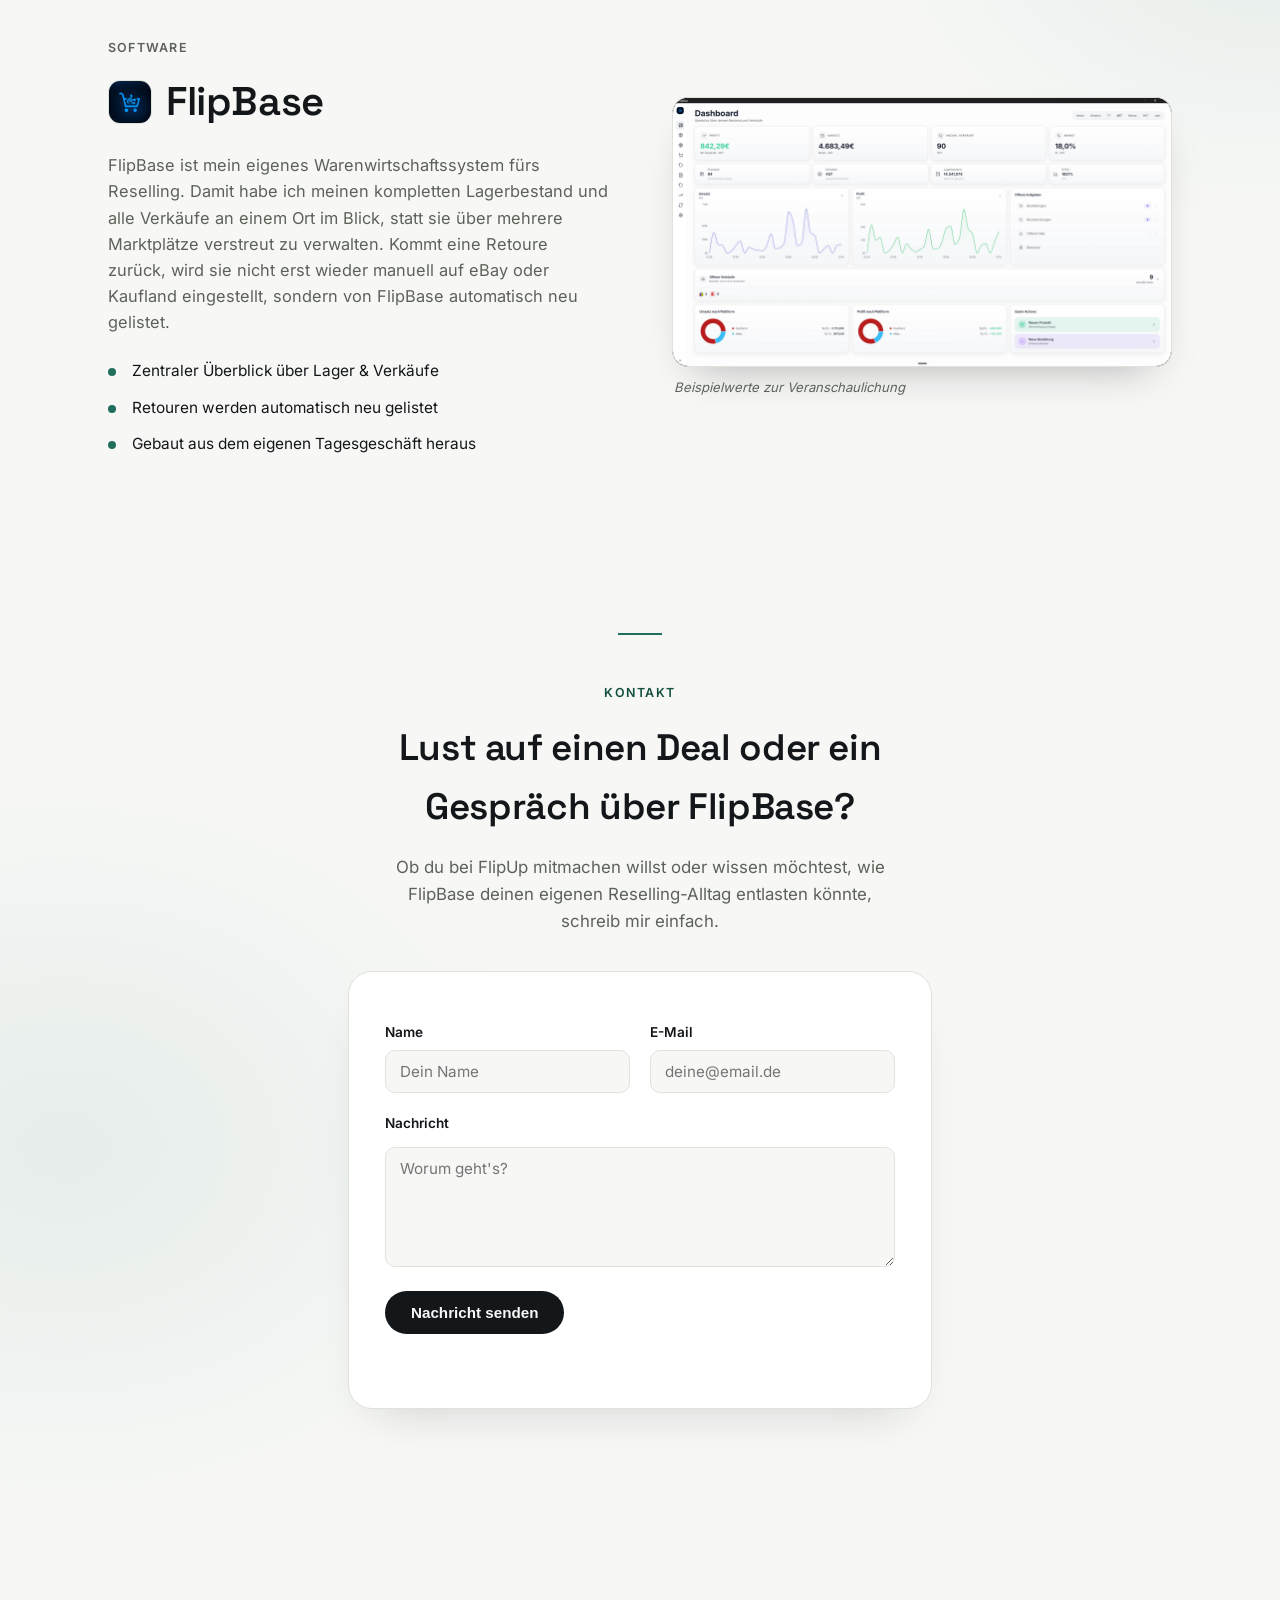
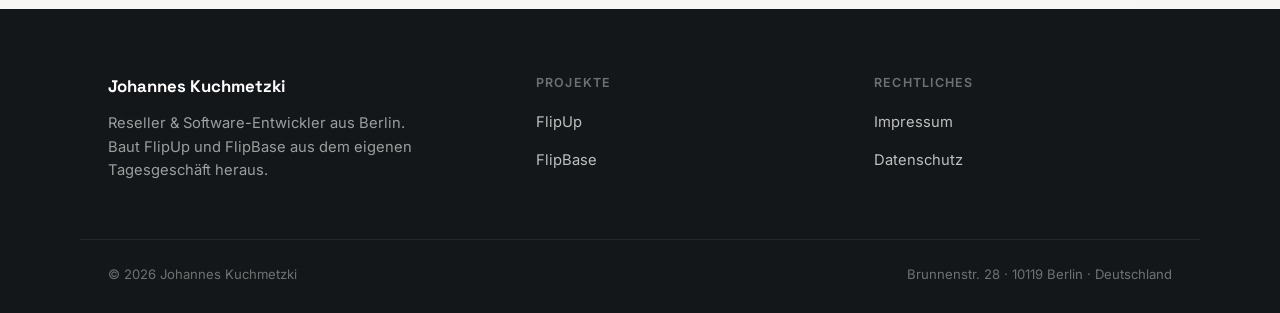
==== commit f78e7343: "Center process section heading and list block" ====
--- a/index.html
+++ b/index.html
@@ -13,7 +13,7 @@
 <link rel="icon" type="image/png" sizes="32x32" href="assets/favicon/favicon-32.png">
 <link rel="icon" type="image/png" sizes="16x16" href="assets/favicon/favicon-16.png">
 <link rel="apple-touch-icon" sizes="180x180" href="assets/favicon/favicon-180.png">
-<link rel="stylesheet" href="style.css?v=6">
+<link rel="stylesheet" href="style.css?v=7">
 <script type="application/ld+json">
 {
   "@context": "https://schema.org",
--- a/style.css
+++ b/style.css
@@ -257,10 +257,14 @@
 
 /* Process */
 
+.process {
+  text-align: center;
+}
+
 .process h2 {
   font-size: clamp(1.7rem, 3.2vw, 2.4rem);
   max-width: 640px;
-  margin-bottom: 44px;
+  margin: 0 auto 44px;
 }
 
 .process-grid {
@@ -268,6 +272,8 @@
   flex-direction: column;
   gap: 40px;
   max-width: 640px;
+  margin: 0 auto;
+  text-align: left;
 }
 
 .process-step {
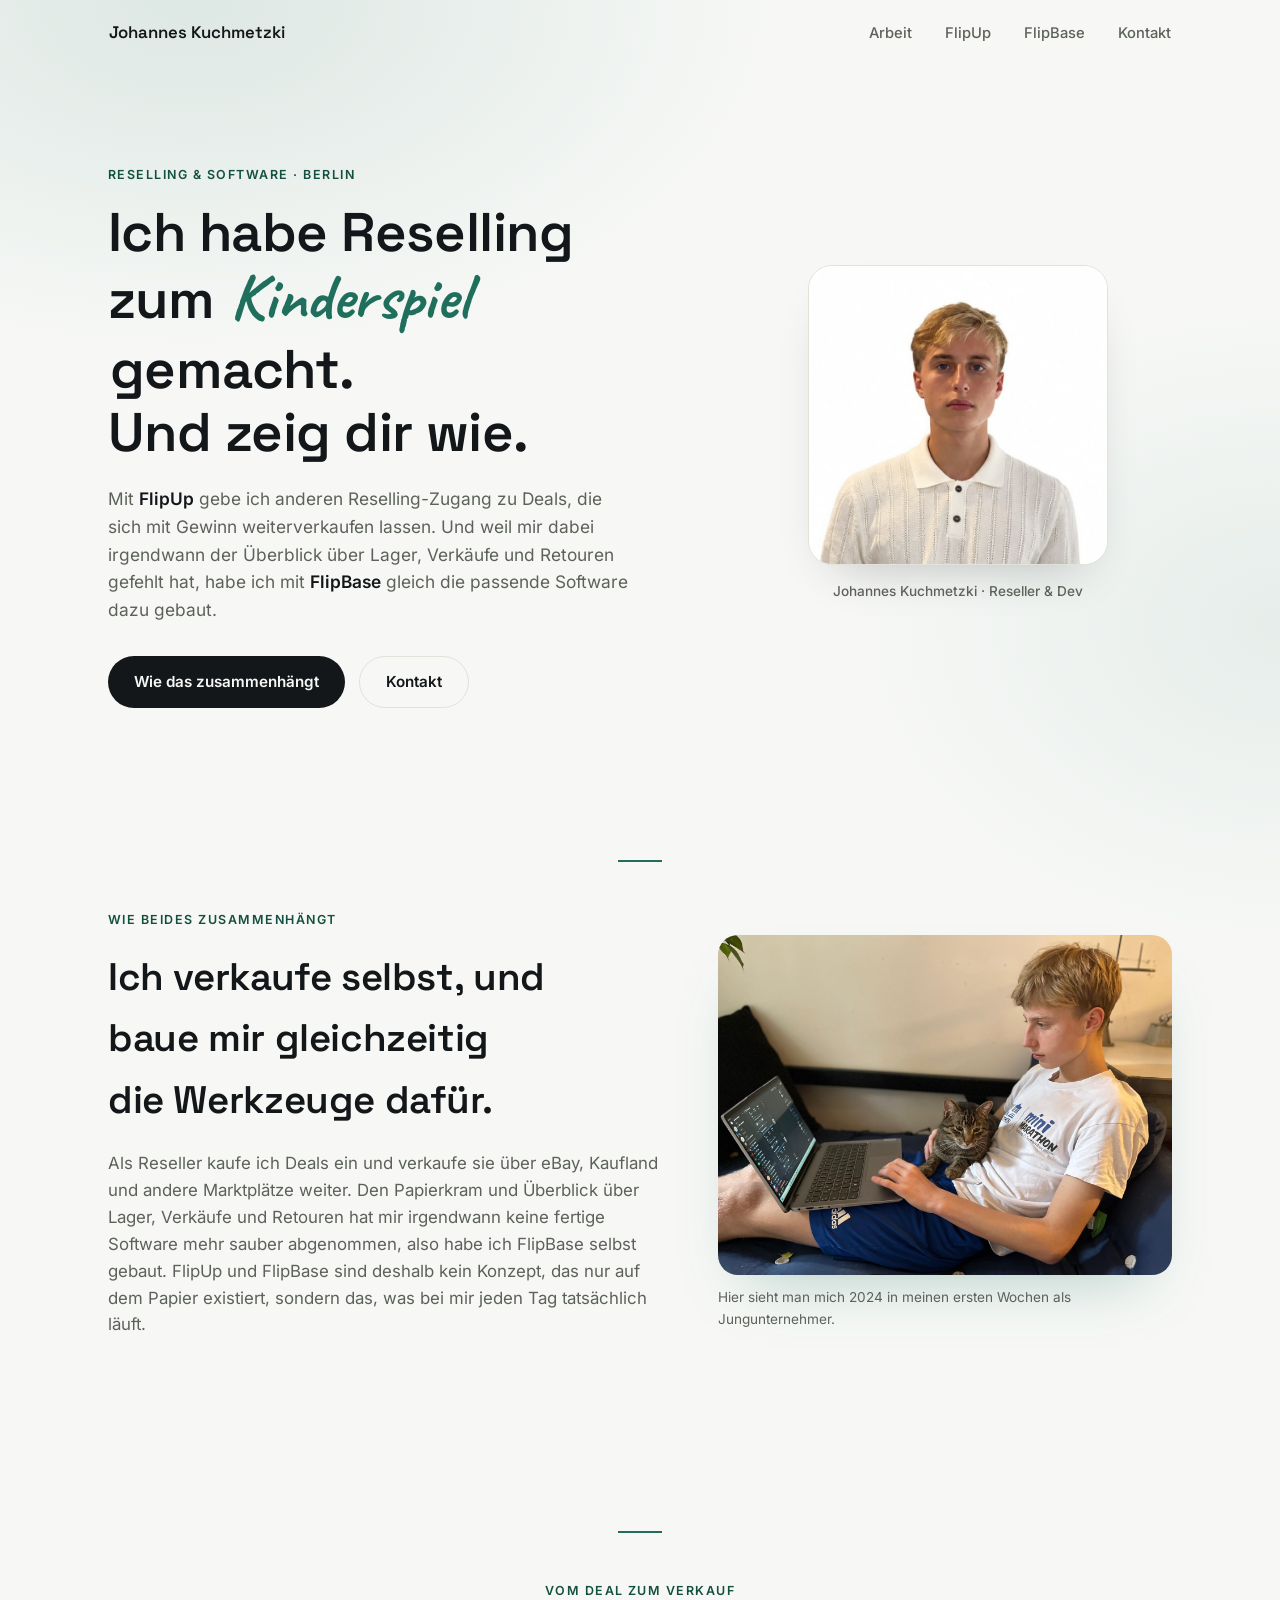
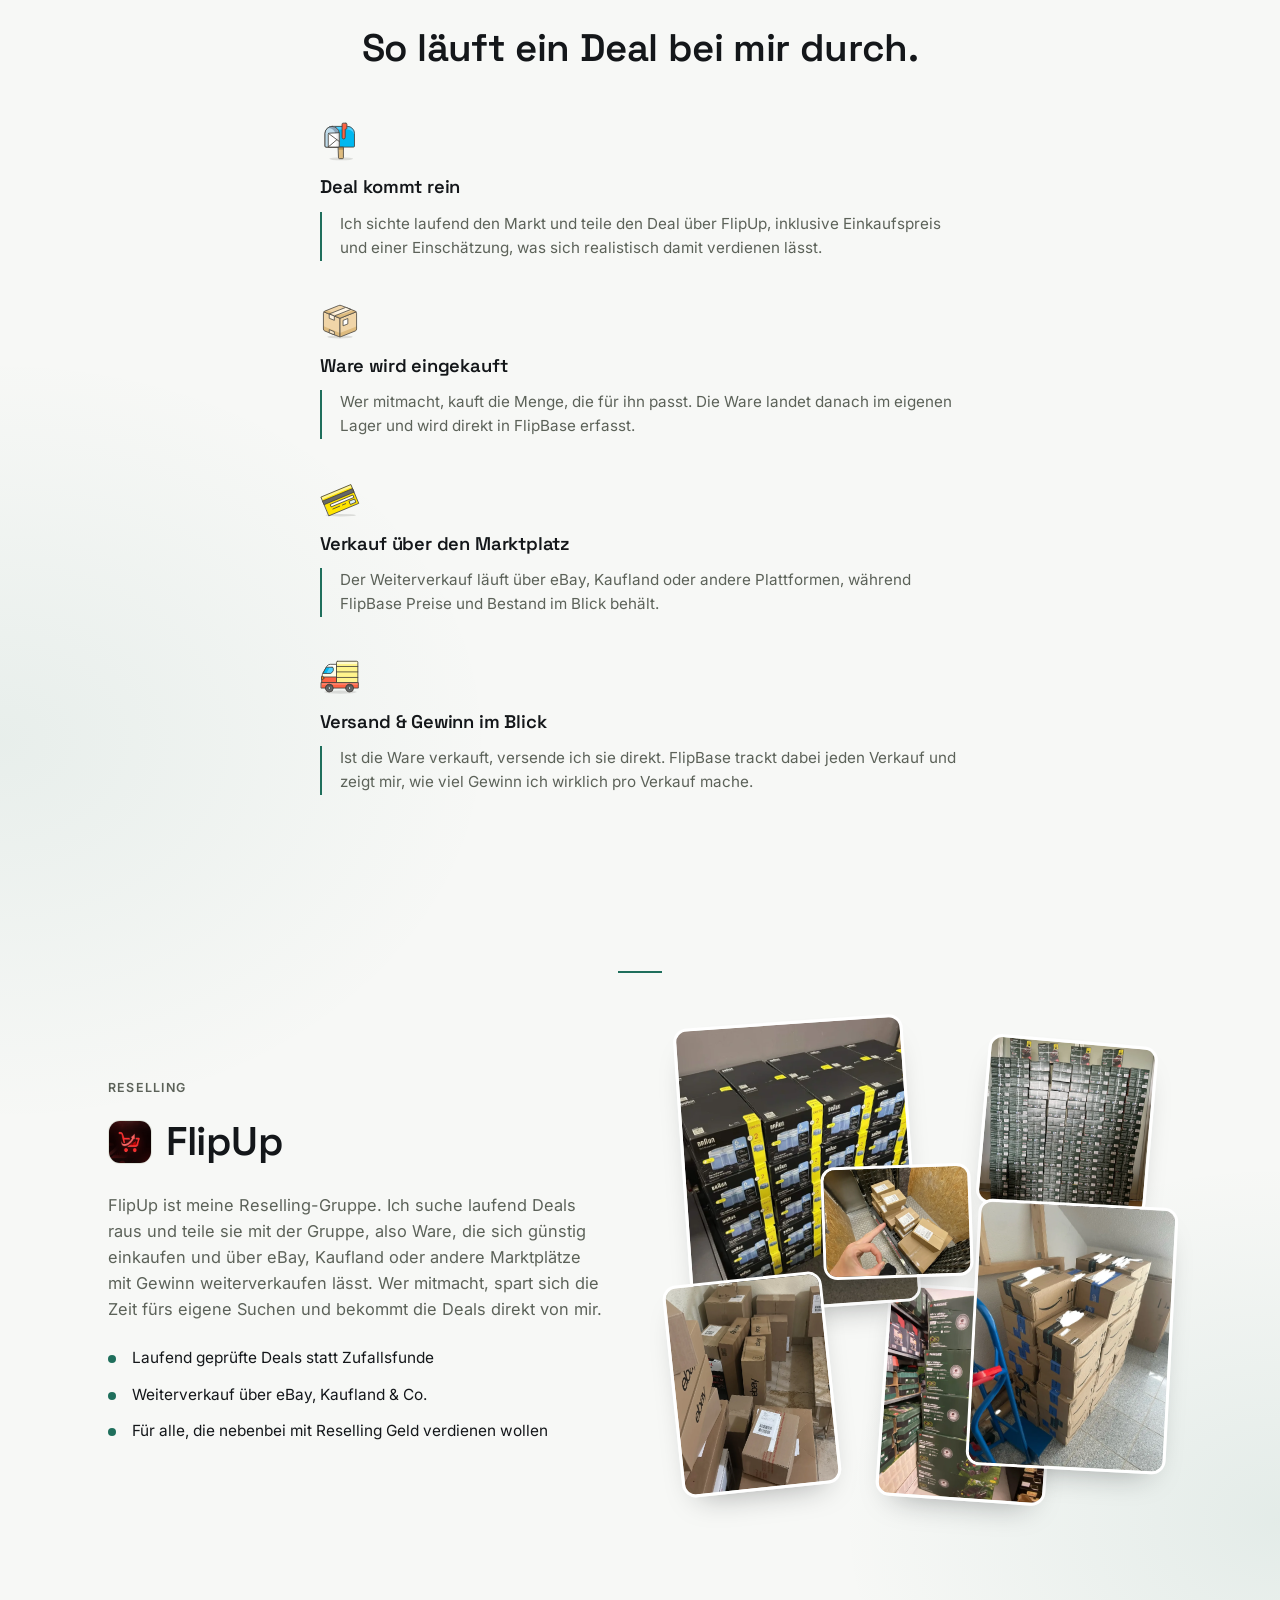
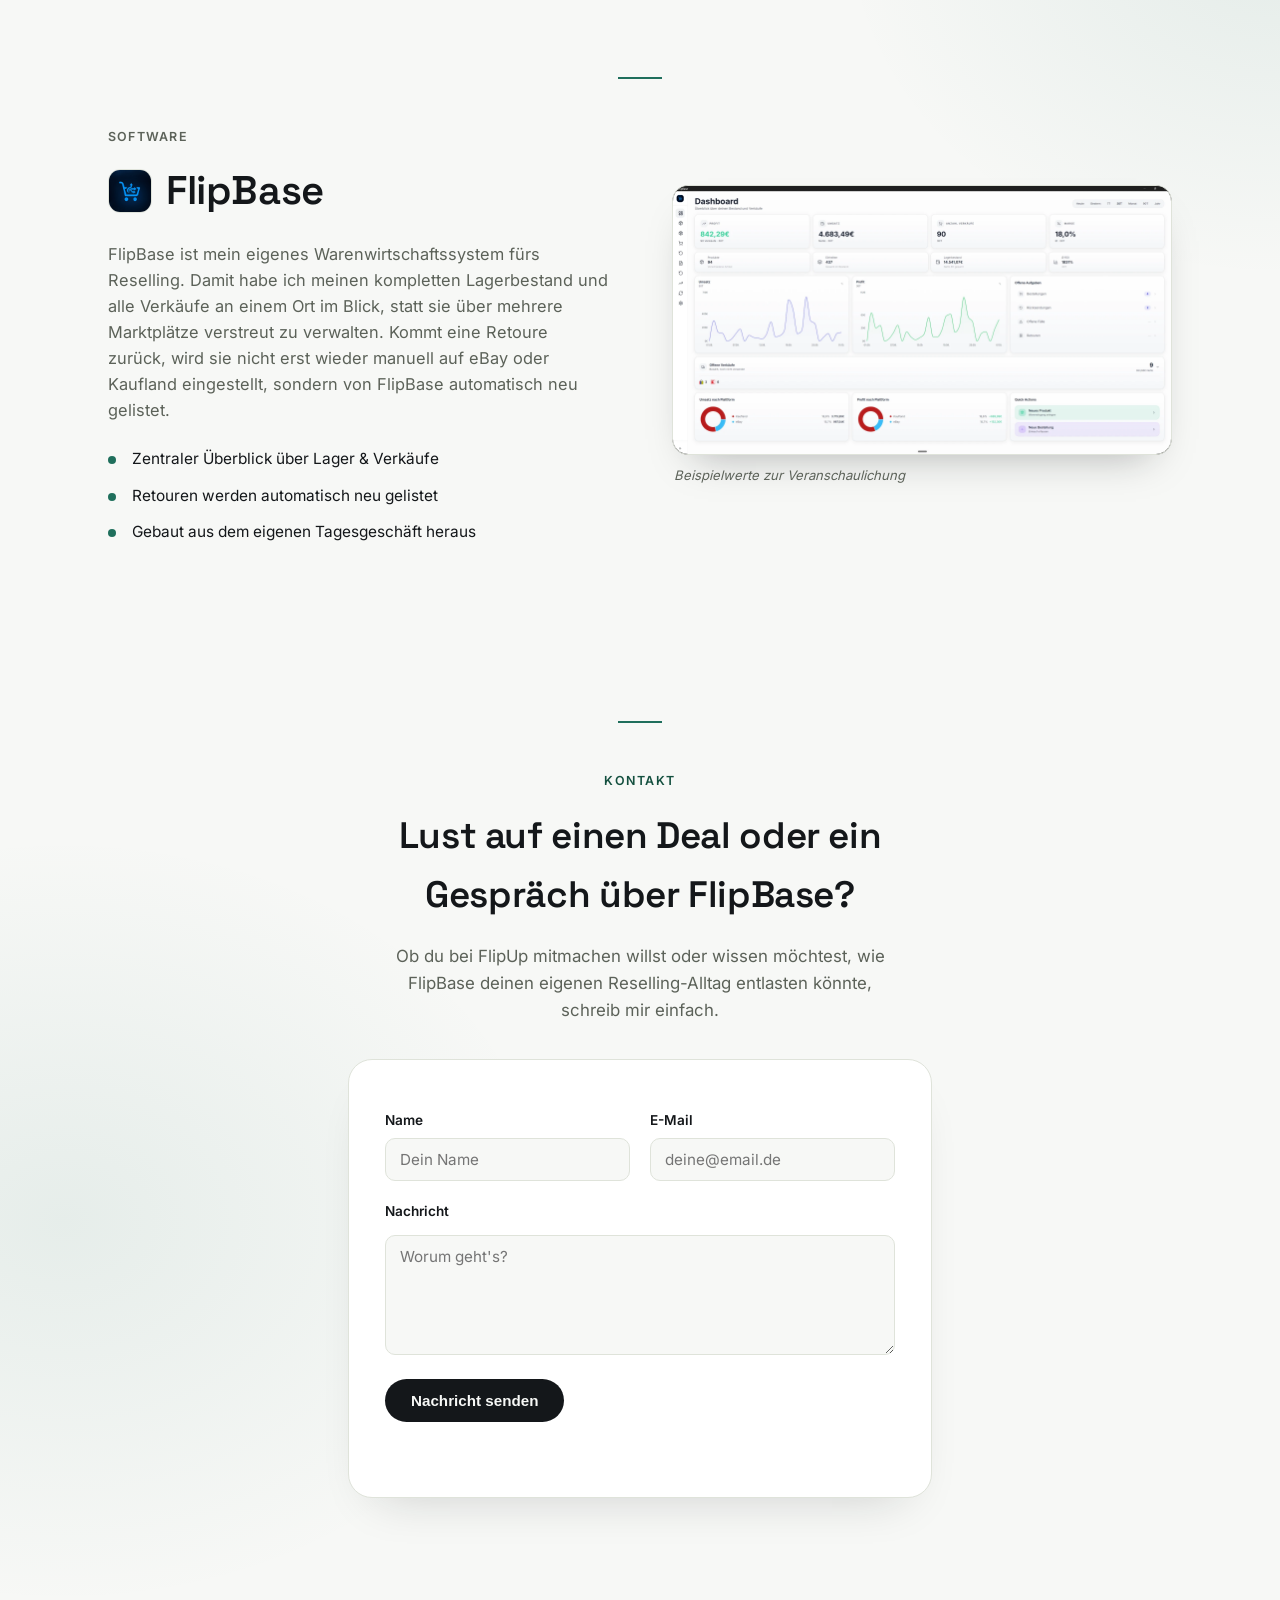
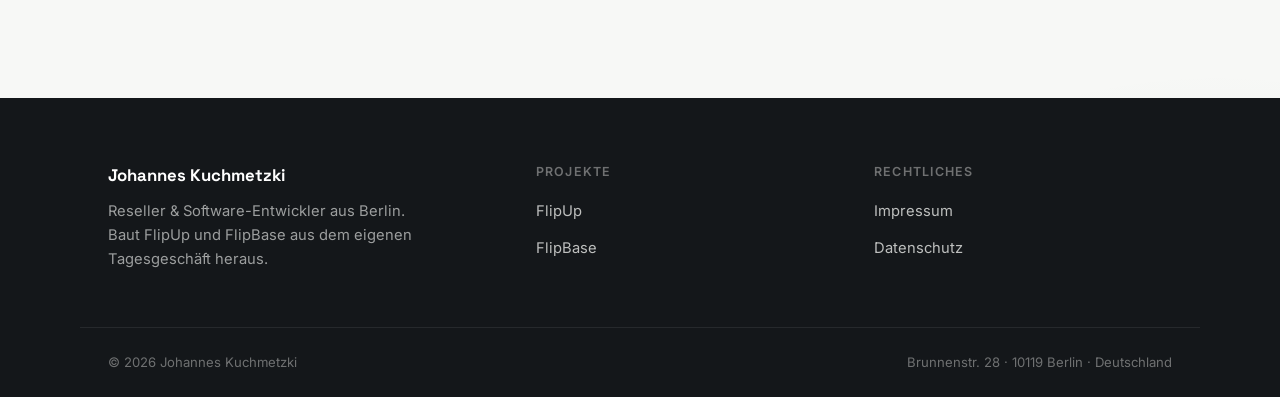
==== commit 85c45be2: "Add early-days photo next to intro section" ====
--- a/index.html
+++ b/index.html
@@ -13,7 +13,7 @@
 <link rel="icon" type="image/png" sizes="32x32" href="assets/favicon/favicon-32.png">
 <link rel="icon" type="image/png" sizes="16x16" href="assets/favicon/favicon-16.png">
 <link rel="apple-touch-icon" sizes="180x180" href="assets/favicon/favicon-180.png">
-<link rel="stylesheet" href="style.css?v=7">
+<link rel="stylesheet" href="style.css?v=8">
 <script type="application/ld+json">
 {
   "@context": "https://schema.org",
@@ -70,10 +70,16 @@
 
     <section id="work" class="section intro">
       <div class="section-divider"></div>
-      <div class="container">
-        <p class="section-label">Wie beides zusammenhängt</p>
-        <h2>Ich verkaufe selbst, und baue mir gleichzeitig die Werkzeuge dafür.</h2>
-        <p class="lede">Als Reseller kaufe ich Deals ein und verkaufe sie über eBay, Kaufland und andere Marktplätze weiter. Den Papierkram und Überblick über Lager, Verkäufe und Retouren hat mir irgendwann keine fertige Software mehr sauber abgenommen, also habe ich FlipBase selbst gebaut. FlipUp und FlipBase sind deshalb kein Konzept, das nur auf dem Papier existiert, sondern das, was bei mir jeden Tag tatsächlich läuft.</p>
+      <div class="container intro-grid">
+        <div>
+          <p class="section-label">Wie beides zusammenhängt</p>
+          <h2>Ich verkaufe selbst, und baue mir gleichzeitig die Werkzeuge dafür.</h2>
+          <p class="lede">Als Reseller kaufe ich Deals ein und verkaufe sie über eBay, Kaufland und andere Marktplätze weiter. Den Papierkram und Überblick über Lager, Verkäufe und Retouren hat mir irgendwann keine fertige Software mehr sauber abgenommen, also habe ich FlipBase selbst gebaut. FlipUp und FlipBase sind deshalb kein Konzept, das nur auf dem Papier existiert, sondern das, was bei mir jeden Tag tatsächlich läuft.</p>
+        </div>
+        <figure class="intro-photo">
+          <img src="assets/early-days.jpg" alt="Johannes 2024 beim Arbeiten auf dem Sofa mit Laptop">
+          <figcaption>Hier sieht man mich 2024 in meinen ersten Wochen als Jungunternehmer.</figcaption>
+        </figure>
       </div>
     </section>
 
--- a/style.css
+++ b/style.css
@@ -330,6 +330,30 @@
   margin-bottom: 20px;
 }
 
+.intro-grid {
+  display: grid;
+  grid-template-columns: 1.1fr 0.9fr;
+  gap: 56px;
+  align-items: center;
+}
+
+.intro-photo {
+  margin: 0;
+}
+
+.intro-photo img {
+  width: 100%;
+  border-radius: 20px;
+  display: block;
+  box-shadow: 0 30px 60px -30px rgba(31, 111, 92, 0.35);
+}
+
+.intro-photo figcaption {
+  color: var(--text-muted);
+  font-size: 0.85rem;
+  margin-top: 12px;
+}
+
 .lede {
   color: var(--text-muted);
   font-size: 1.05rem;
@@ -718,6 +742,7 @@
 @media (max-width: 860px) {
   .hero-grid,
   .product-grid,
+  .intro-grid,
   .contact-grid {
     grid-template-columns: 1fr;
   }
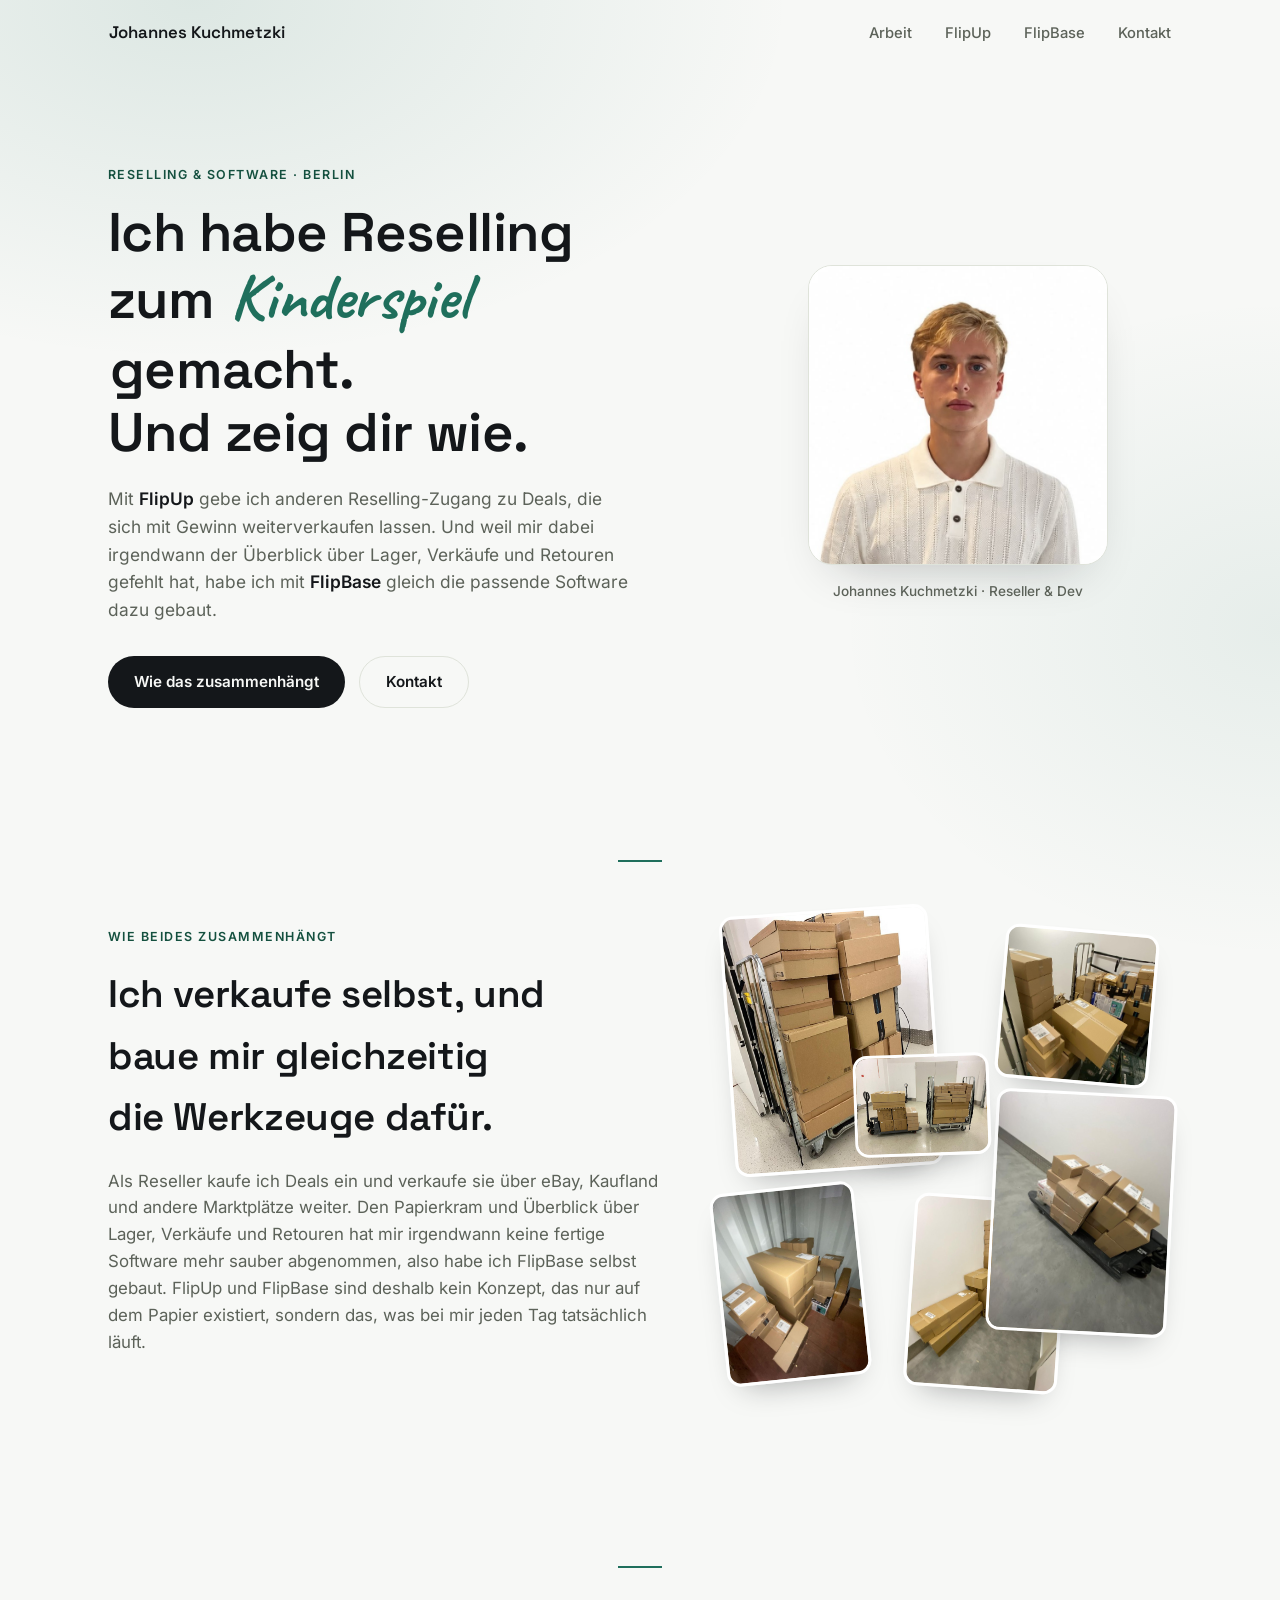
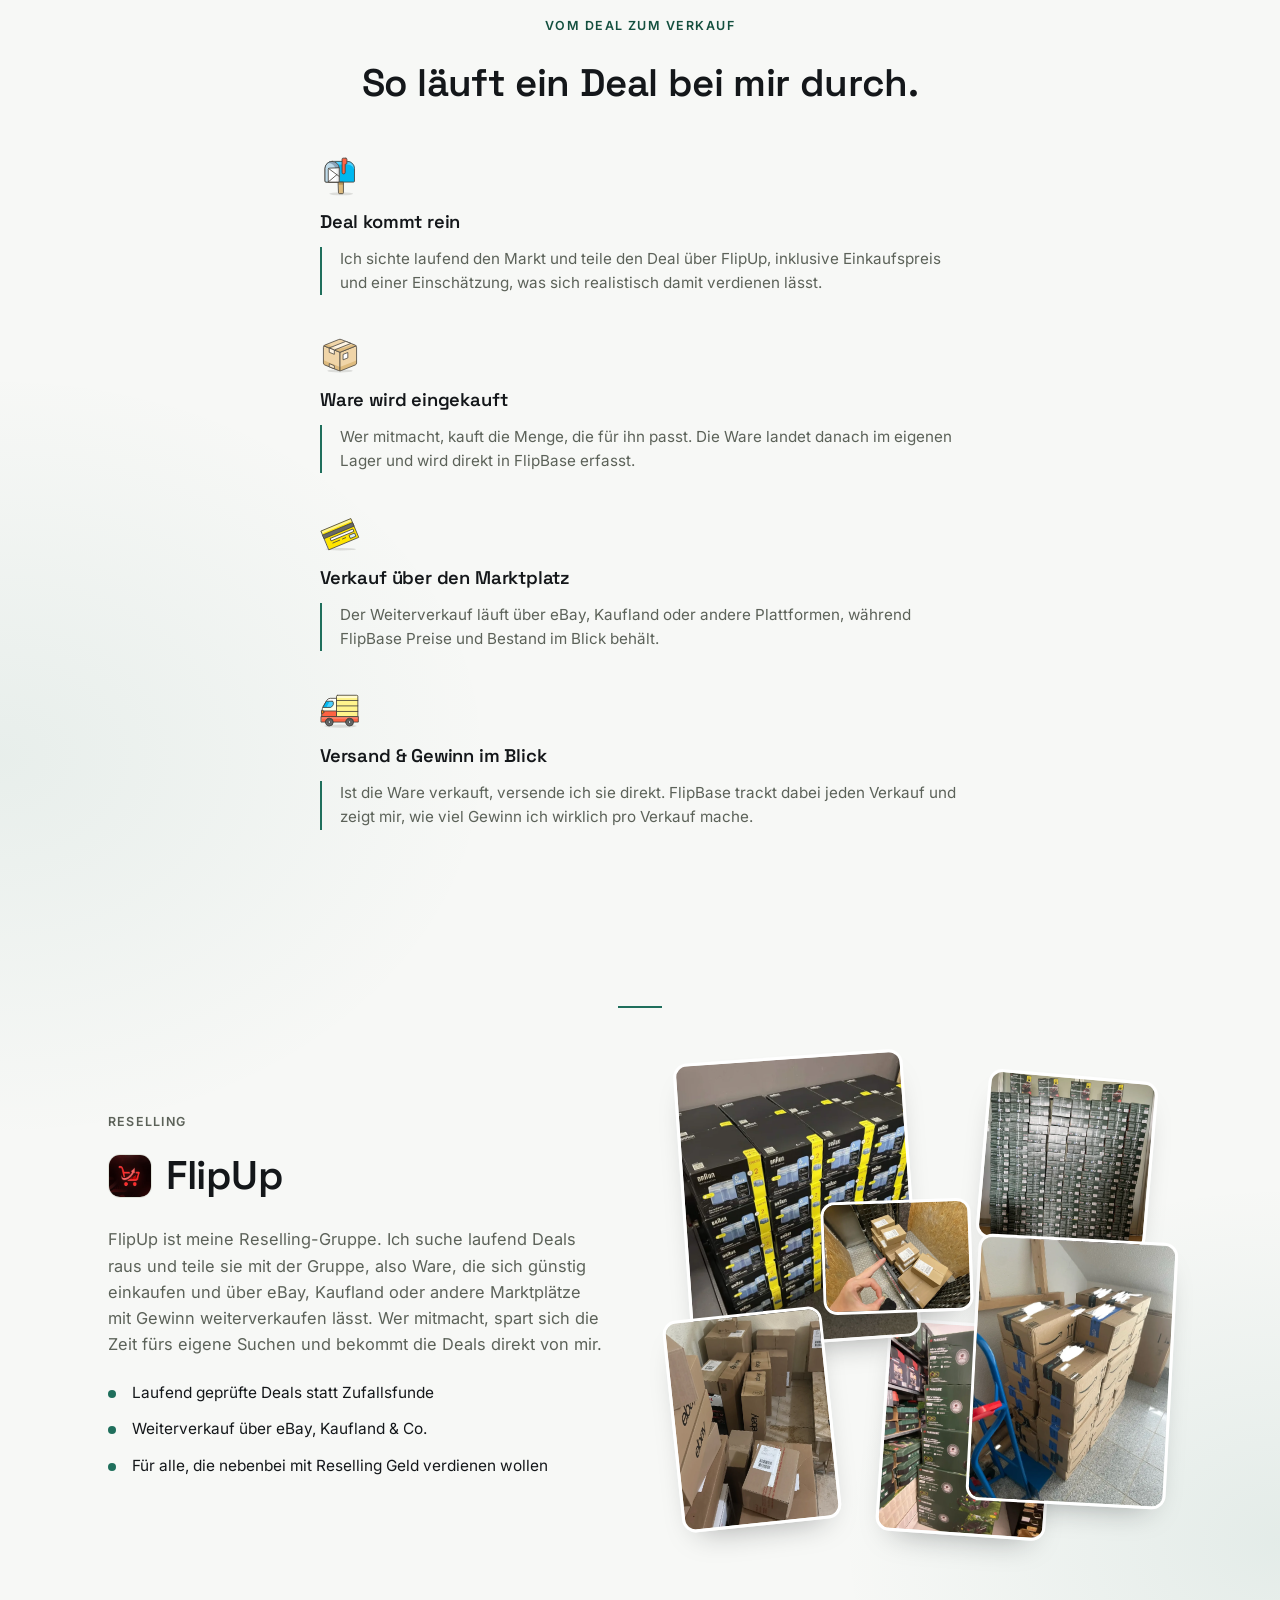
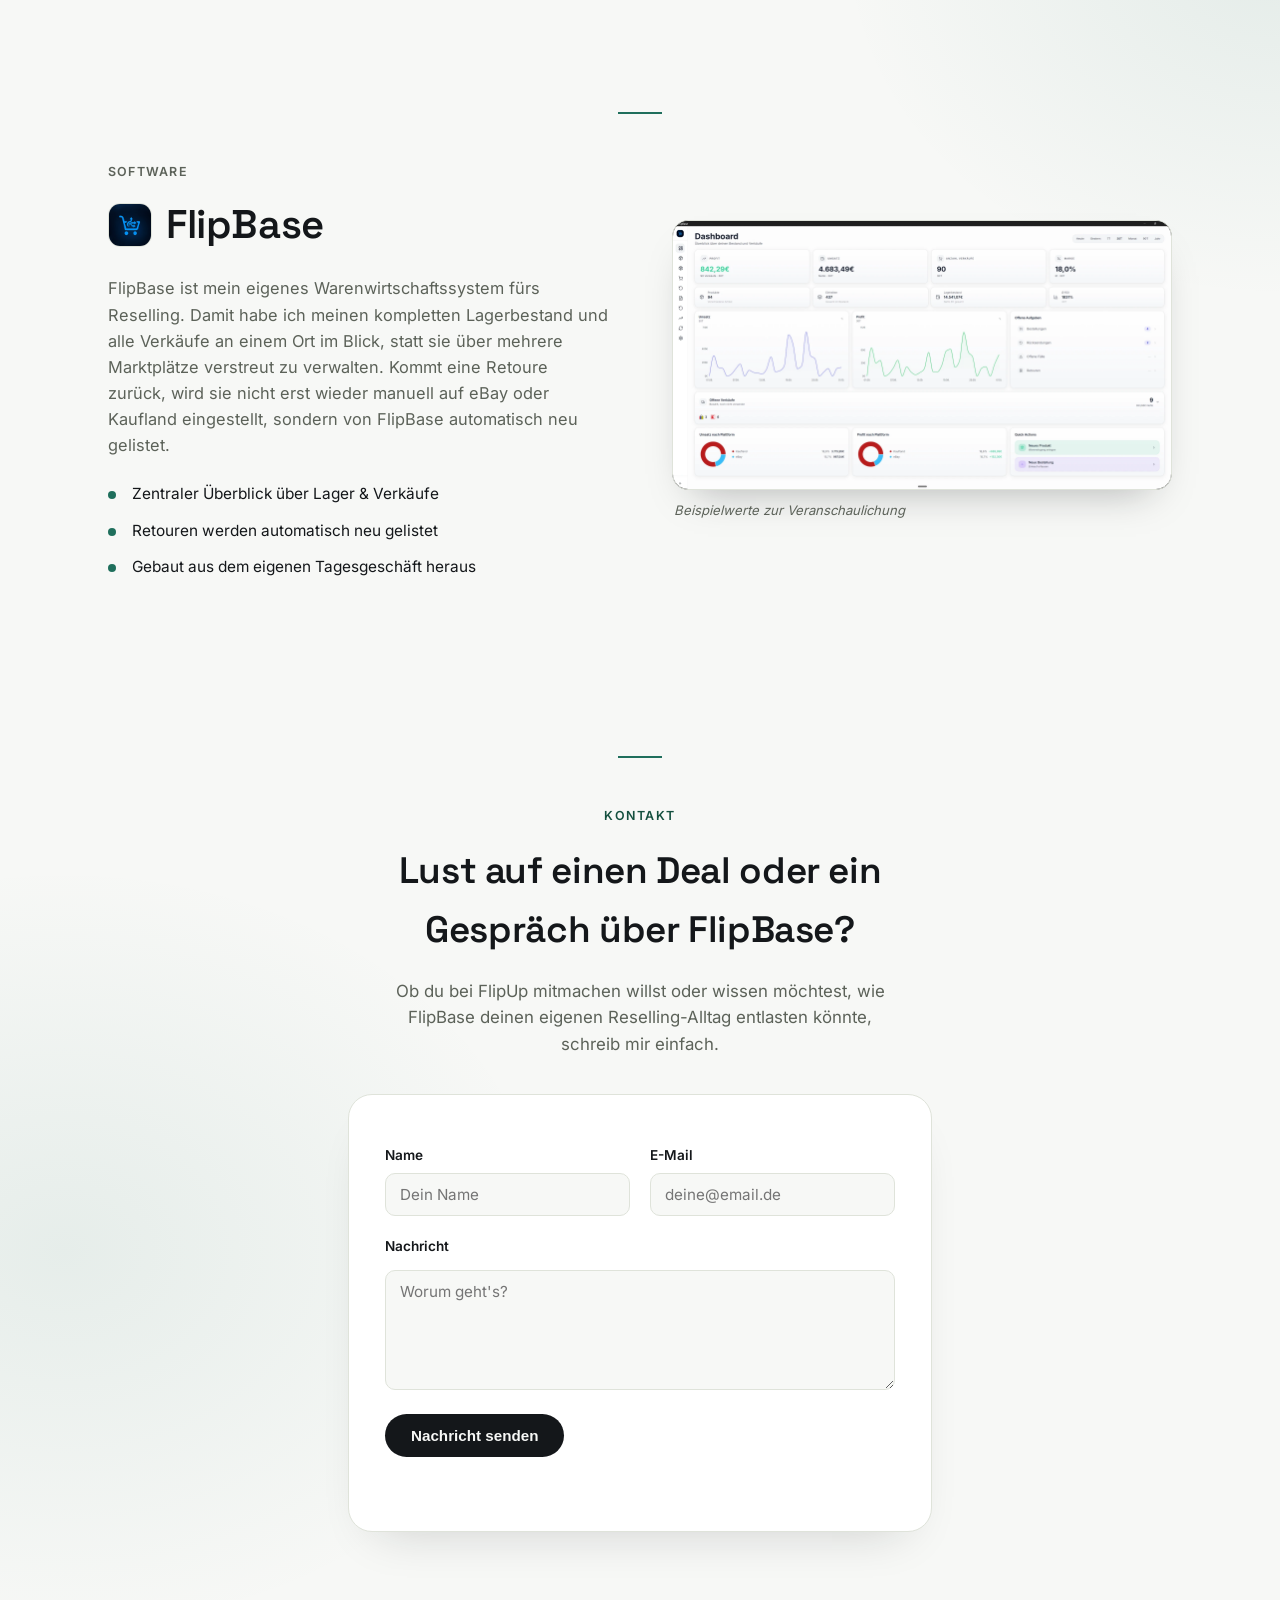
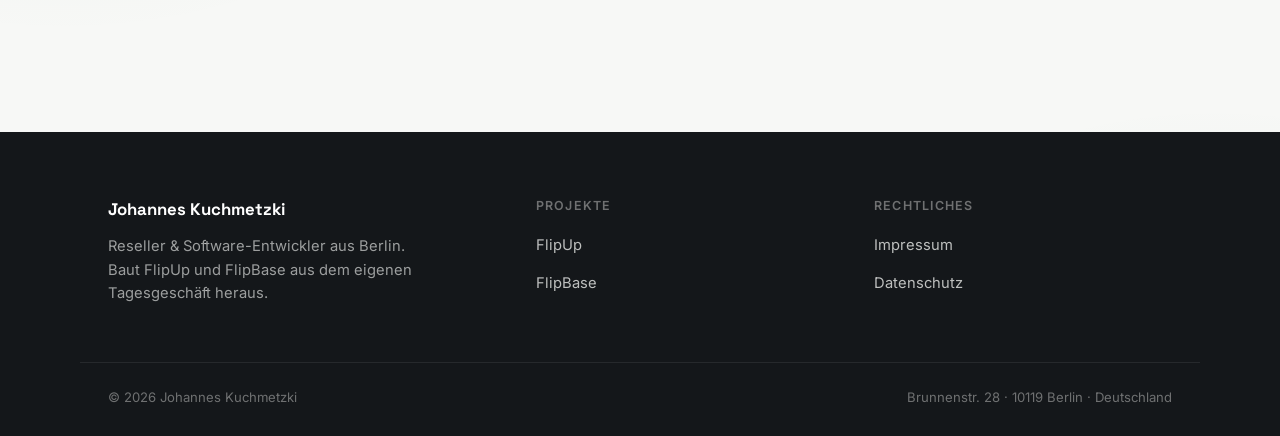
==== commit efac20f7: "Replace sofa photo with warehouse/package photo collage in intro section" ====
--- a/index.html
+++ b/index.html
@@ -13,7 +13,7 @@
 <link rel="icon" type="image/png" sizes="32x32" href="assets/favicon/favicon-32.png">
 <link rel="icon" type="image/png" sizes="16x16" href="assets/favicon/favicon-16.png">
 <link rel="apple-touch-icon" sizes="180x180" href="assets/favicon/favicon-180.png">
-<link rel="stylesheet" href="style.css?v=8">
+<link rel="stylesheet" href="style.css?v=9">
 <script type="application/ld+json">
 {
   "@context": "https://schema.org",
@@ -76,10 +76,14 @@
           <h2>Ich verkaufe selbst, und baue mir gleichzeitig die Werkzeuge dafür.</h2>
           <p class="lede">Als Reseller kaufe ich Deals ein und verkaufe sie über eBay, Kaufland und andere Marktplätze weiter. Den Papierkram und Überblick über Lager, Verkäufe und Retouren hat mir irgendwann keine fertige Software mehr sauber abgenommen, also habe ich FlipBase selbst gebaut. FlipUp und FlipBase sind deshalb kein Konzept, das nur auf dem Papier existiert, sondern das, was bei mir jeden Tag tatsächlich läuft.</p>
         </div>
-        <figure class="intro-photo">
-          <img src="assets/early-days.jpg" alt="Johannes 2024 beim Arbeiten auf dem Sofa mit Laptop">
-          <figcaption>Hier sieht man mich 2024 in meinen ersten Wochen als Jungunternehmer.</figcaption>
-        </figure>
+        <div class="photo-collage">
+          <img src="assets/work-collage/photo-6.jpg" alt="Hoch gestapelte Pakete auf dem Transportwagen" class="photo c-1">
+          <img src="assets/work-collage/photo-2.jpg" alt="Lagerraum voller Amazon-Pakete" class="photo c-2">
+          <img src="assets/work-collage/photo-1.jpg" alt="Transportwagen mit Paketen im Lager" class="photo c-3">
+          <img src="assets/work-collage/photo-7.jpg" alt="Gestapelte Kartons in der Lagerecke" class="photo c-4">
+          <img src="assets/work-collage/photo-5.jpg" alt="Zwei Transportwagen voller Pakete" class="photo c-5">
+          <img src="assets/work-collage/photo-4.jpg" alt="Gestapelte Ware im Lager" class="photo c-6">
+        </div>
       </div>
     </section>
 
--- a/style.css
+++ b/style.css
@@ -337,22 +337,6 @@
   align-items: center;
 }
 
-.intro-photo {
-  margin: 0;
-}
-
-.intro-photo img {
-  width: 100%;
-  border-radius: 20px;
-  display: block;
-  box-shadow: 0 30px 60px -30px rgba(31, 111, 92, 0.35);
-}
-
-.intro-photo figcaption {
-  color: var(--text-muted);
-  font-size: 0.85rem;
-  margin-top: 12px;
-}
 
 .lede {
   color: var(--text-muted);
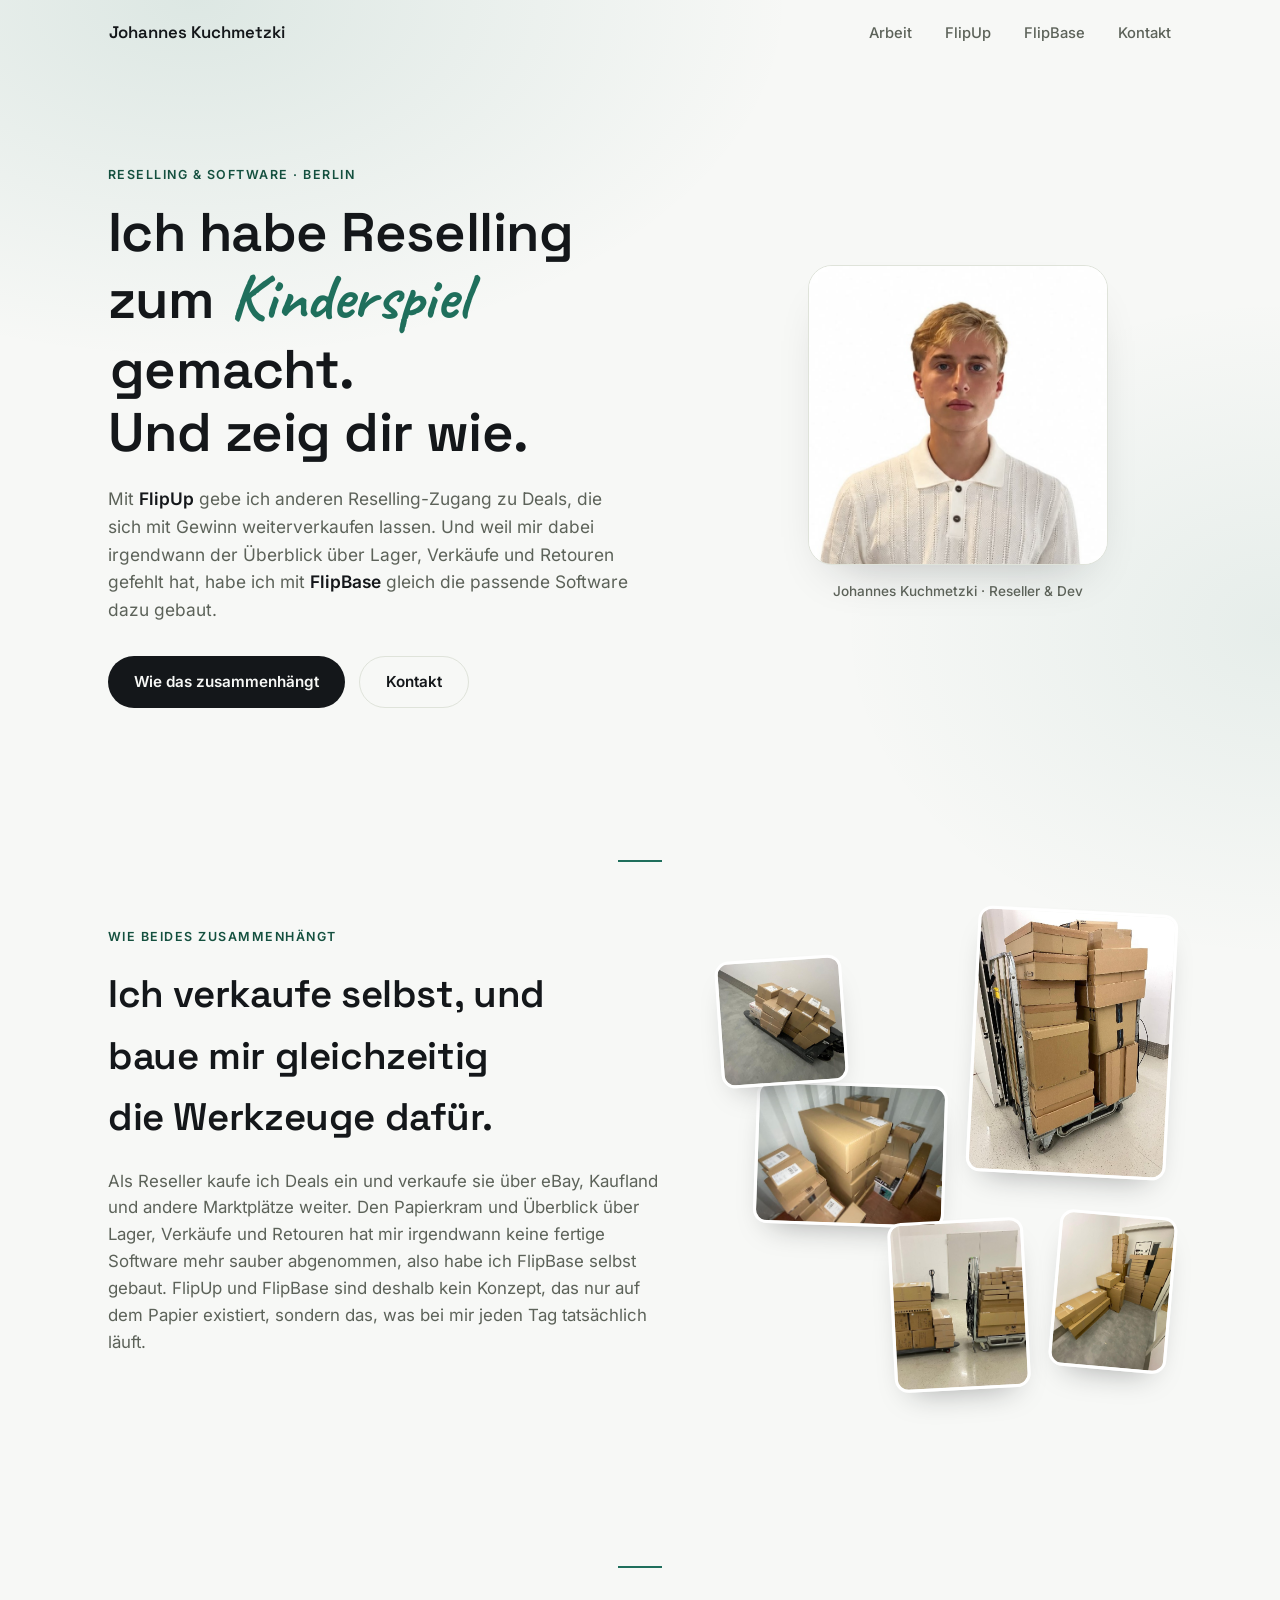
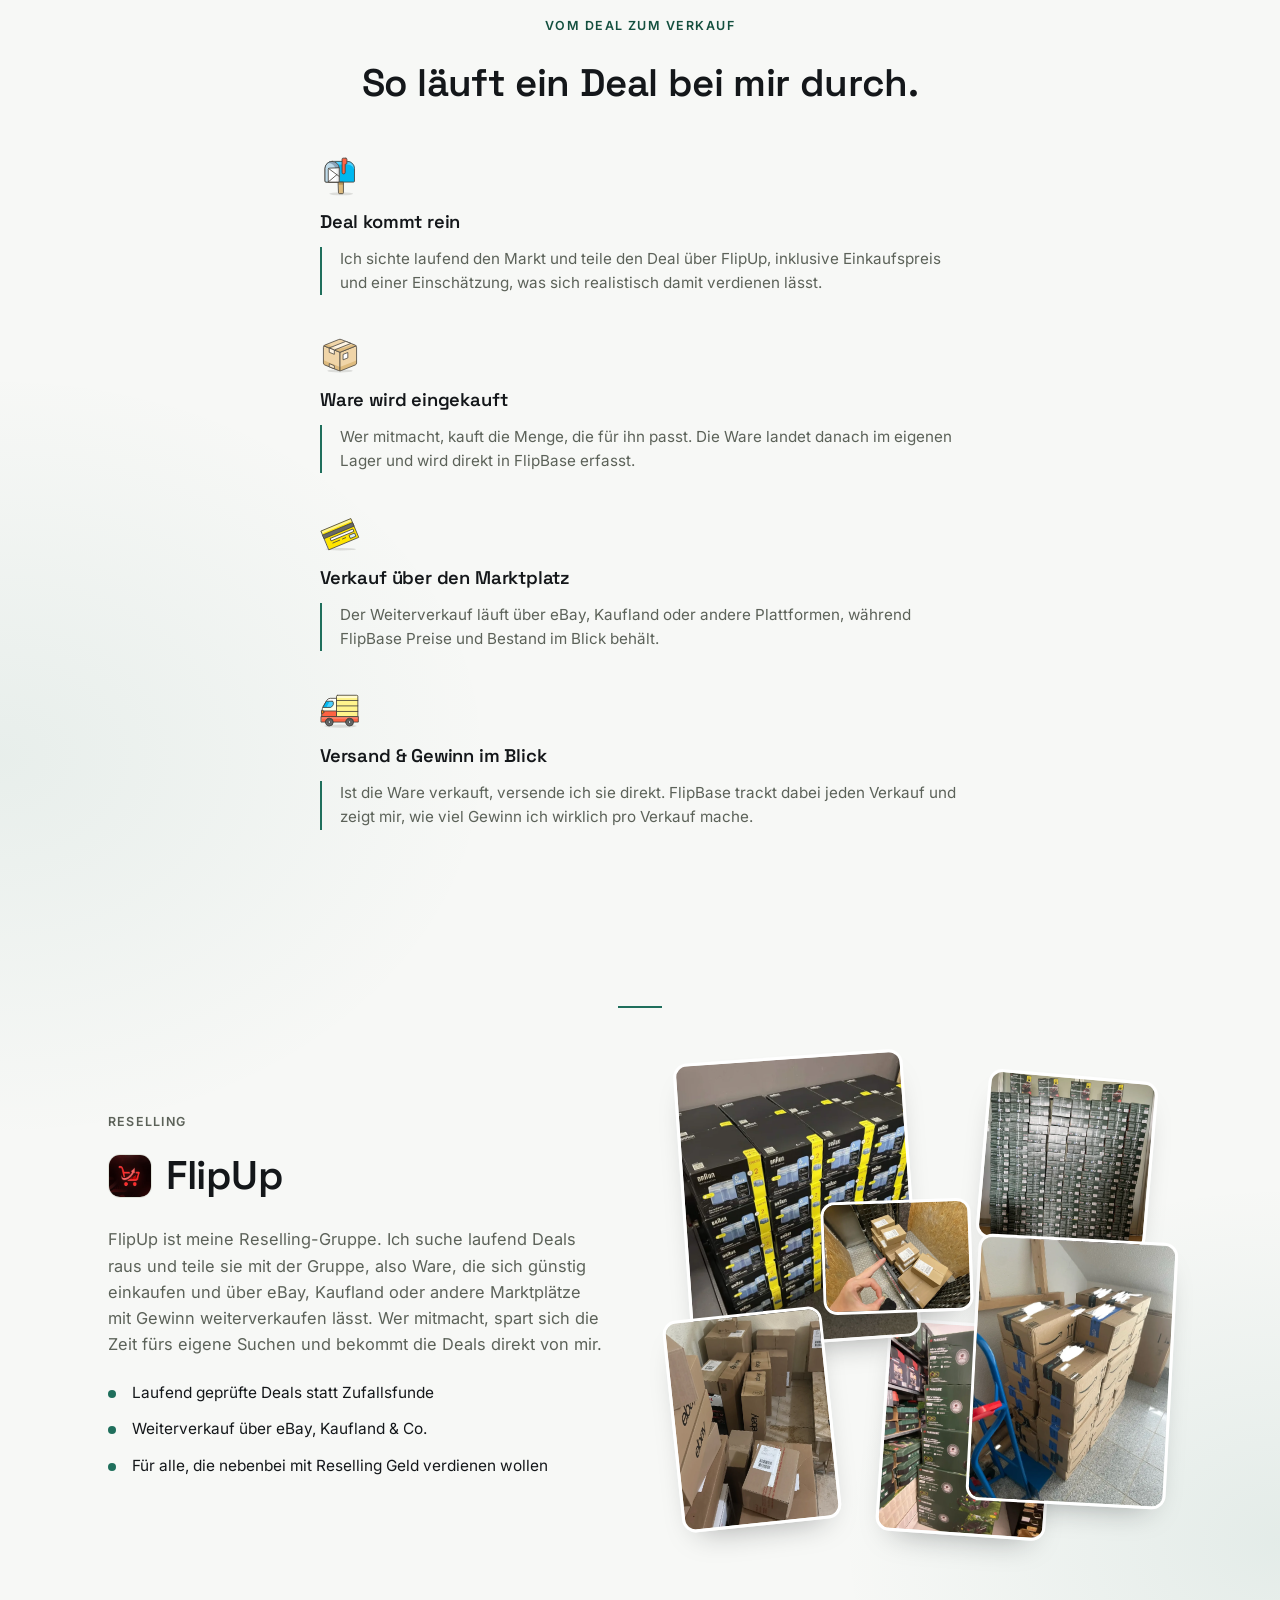
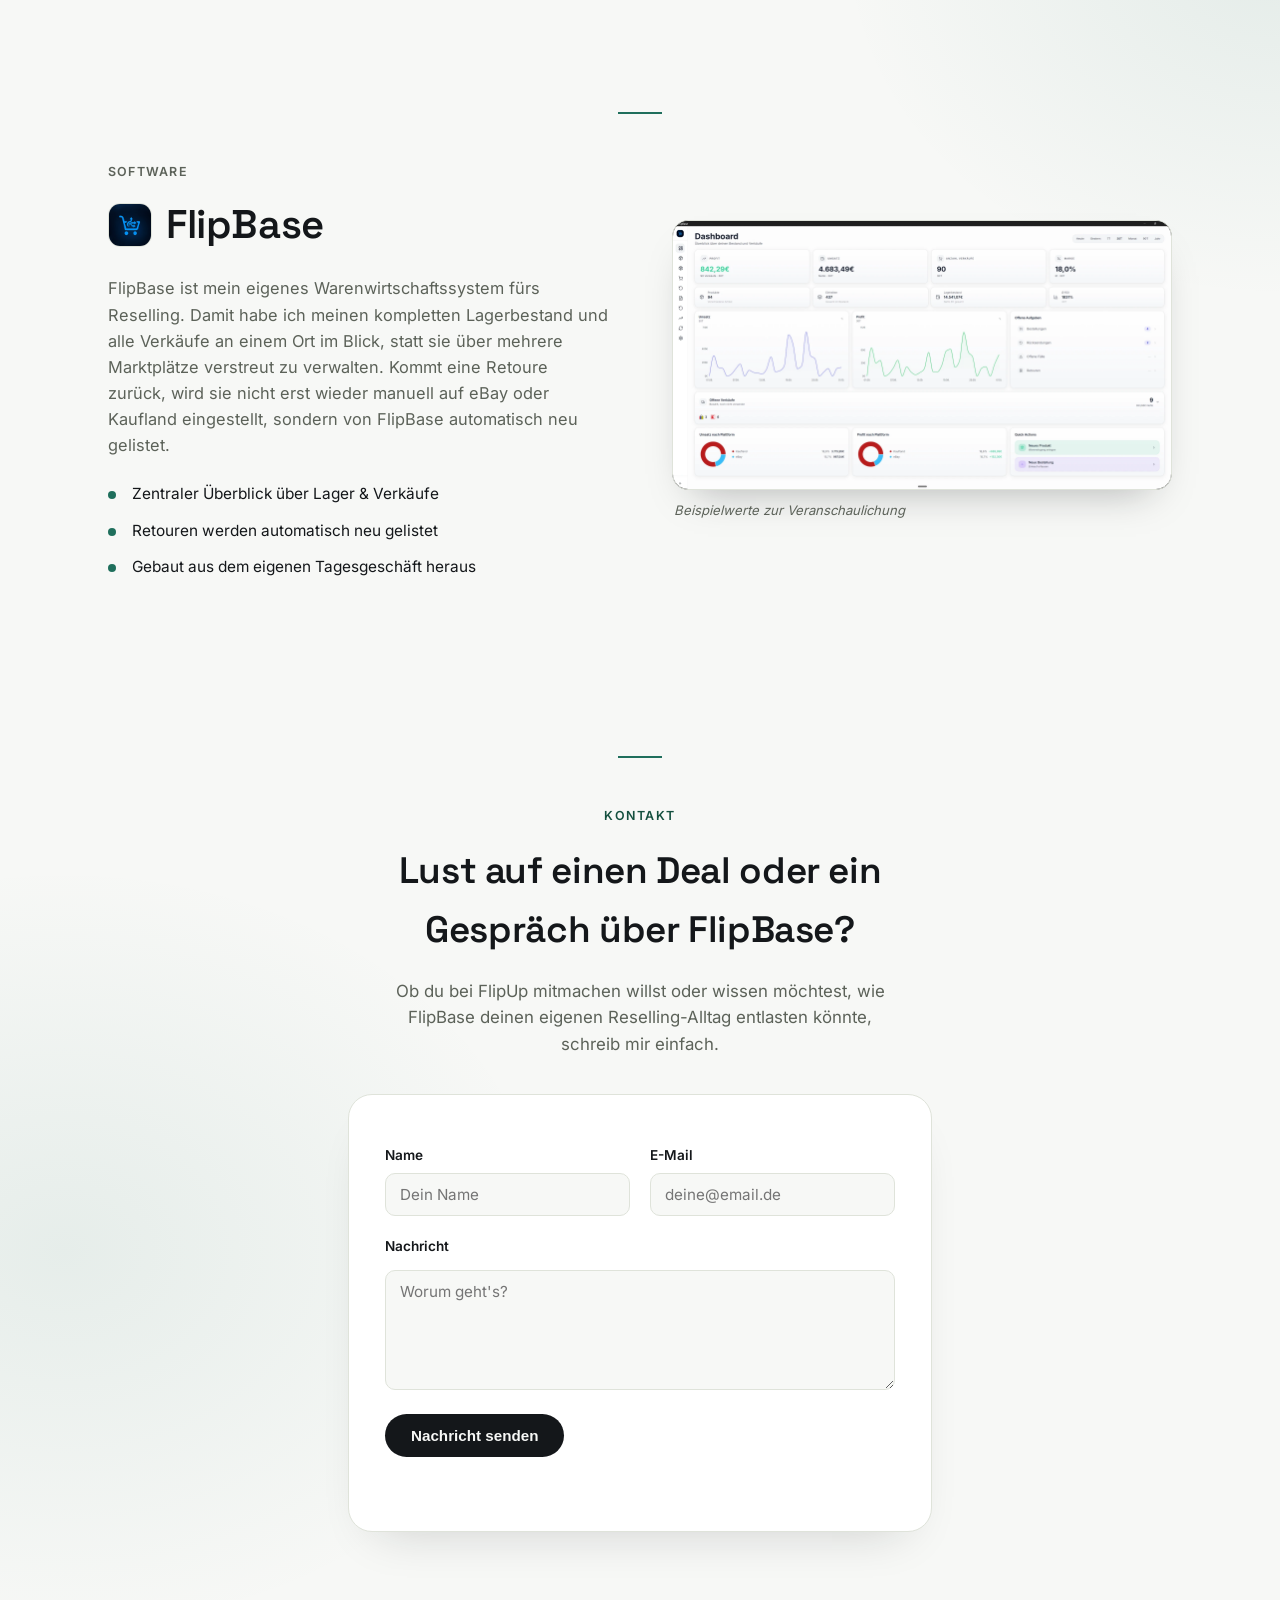
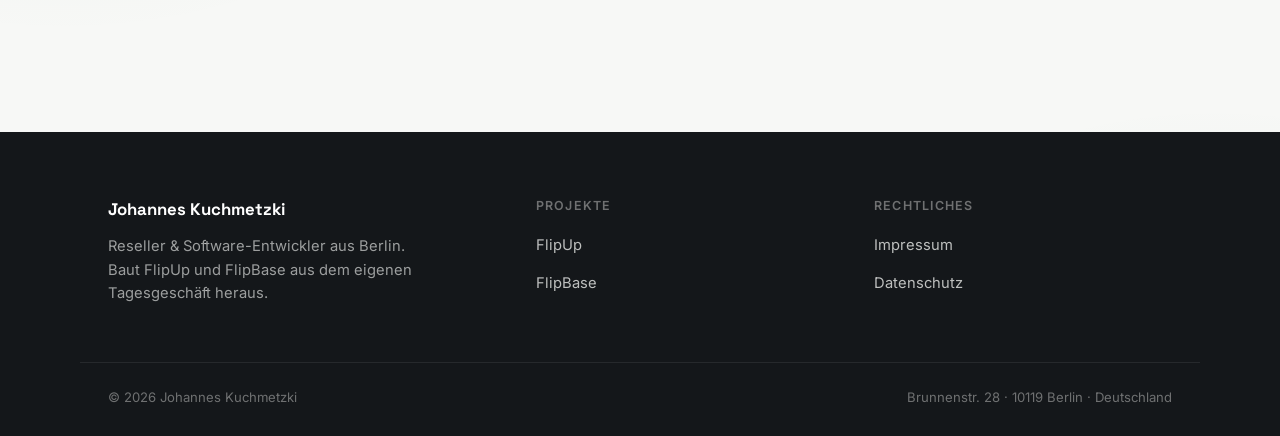
==== commit f9f34361: "Give intro collage its own distinct layout" ====
--- a/index.html
+++ b/index.html
@@ -13,7 +13,7 @@
 <link rel="icon" type="image/png" sizes="32x32" href="assets/favicon/favicon-32.png">
 <link rel="icon" type="image/png" sizes="16x16" href="assets/favicon/favicon-16.png">
 <link rel="apple-touch-icon" sizes="180x180" href="assets/favicon/favicon-180.png">
-<link rel="stylesheet" href="style.css?v=9">
+<link rel="stylesheet" href="style.css?v=10">
 <script type="application/ld+json">
 {
   "@context": "https://schema.org",
@@ -76,13 +76,12 @@
           <h2>Ich verkaufe selbst, und baue mir gleichzeitig die Werkzeuge dafür.</h2>
           <p class="lede">Als Reseller kaufe ich Deals ein und verkaufe sie über eBay, Kaufland und andere Marktplätze weiter. Den Papierkram und Überblick über Lager, Verkäufe und Retouren hat mir irgendwann keine fertige Software mehr sauber abgenommen, also habe ich FlipBase selbst gebaut. FlipUp und FlipBase sind deshalb kein Konzept, das nur auf dem Papier existiert, sondern das, was bei mir jeden Tag tatsächlich läuft.</p>
         </div>
-        <div class="photo-collage">
-          <img src="assets/work-collage/photo-6.jpg" alt="Hoch gestapelte Pakete auf dem Transportwagen" class="photo c-1">
-          <img src="assets/work-collage/photo-2.jpg" alt="Lagerraum voller Amazon-Pakete" class="photo c-2">
-          <img src="assets/work-collage/photo-1.jpg" alt="Transportwagen mit Paketen im Lager" class="photo c-3">
-          <img src="assets/work-collage/photo-7.jpg" alt="Gestapelte Kartons in der Lagerecke" class="photo c-4">
-          <img src="assets/work-collage/photo-5.jpg" alt="Zwei Transportwagen voller Pakete" class="photo c-5">
-          <img src="assets/work-collage/photo-4.jpg" alt="Gestapelte Ware im Lager" class="photo c-6">
+        <div class="photo-collage collage-alt">
+          <img src="assets/work-collage/photo-6.jpg" alt="Hoch gestapelte Pakete auf dem Transportwagen" class="photo w-1">
+          <img src="assets/work-collage/photo-1.jpg" alt="Transportwagen mit Paketen im Lager" class="photo w-2">
+          <img src="assets/work-collage/photo-7.jpg" alt="Gestapelte Kartons in der Lagerecke" class="photo w-3">
+          <img src="assets/work-collage/photo-5.jpg" alt="Zwei Transportwagen voller Pakete" class="photo w-4">
+          <img src="assets/work-collage/photo-4.jpg" alt="Gestapelte Ware im Lager" class="photo w-5">
         </div>
       </div>
     </section>
--- a/style.css
+++ b/style.css
@@ -460,6 +460,12 @@
 .c-5 { width: 30%; aspect-ratio: 4/3; top: 30%; left: 30%; z-index: 4; transform: rotate(-2deg); }
 .c-6 { width: 34%; aspect-ratio: 4/5; bottom: 0; right: 24%; z-index: 1; transform: rotate(4deg); }
 
+.collage-alt .w-1 { width: 44%; aspect-ratio: 3/4; top: 0; right: 0; z-index: 2; transform: rotate(3deg); }
+.collage-alt .w-2 { width: 28%; aspect-ratio: 1/1; top: 10%; left: 0; z-index: 3; transform: rotate(-4deg); }
+.collage-alt .w-3 { width: 42%; aspect-ratio: 4/3; top: 36%; left: 8%; z-index: 1; transform: rotate(2deg); }
+.collage-alt .w-4 { width: 30%; aspect-ratio: 4/5; bottom: 0; right: 32%; z-index: 4; transform: rotate(-3deg); }
+.collage-alt .w-5 { width: 26%; aspect-ratio: 3/4; bottom: 4%; right: 0; z-index: 2; transform: rotate(5deg); }
+
 /* Dashboard visual */
 
 .dashboard-frame {
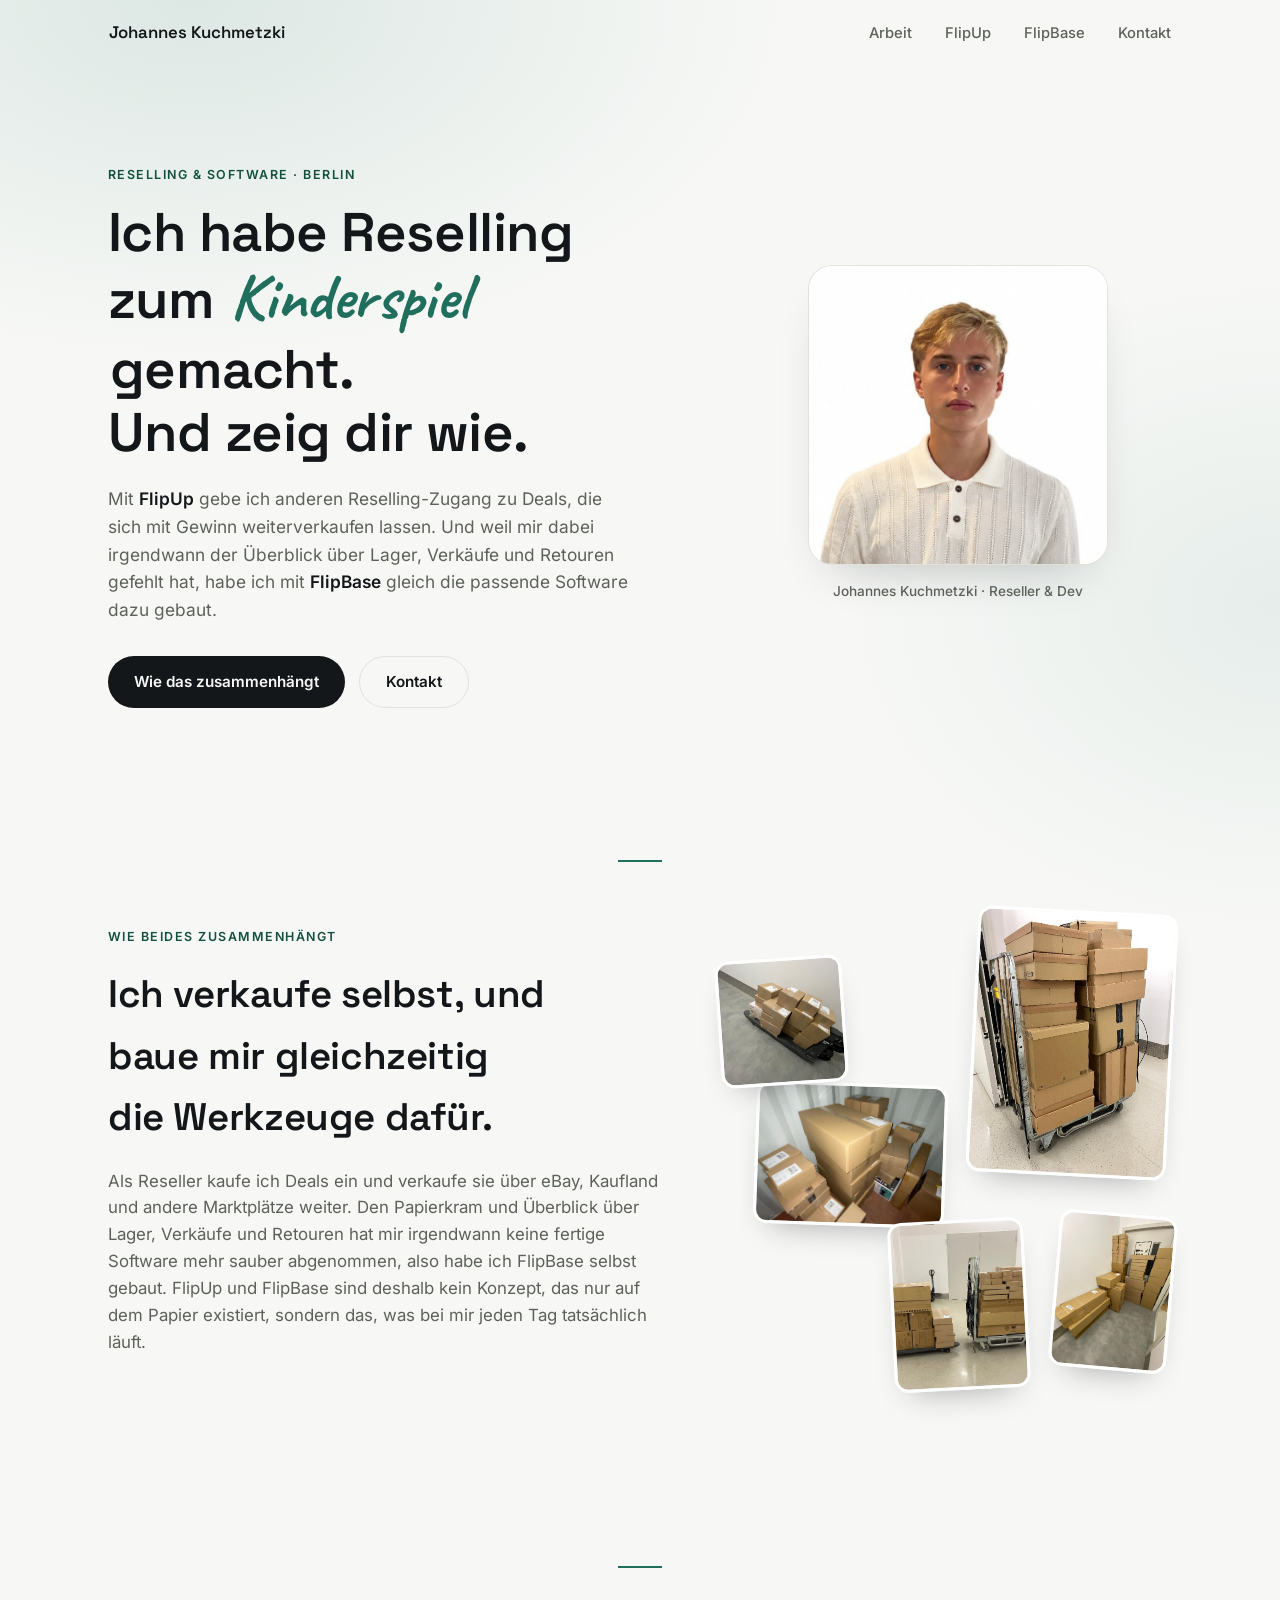
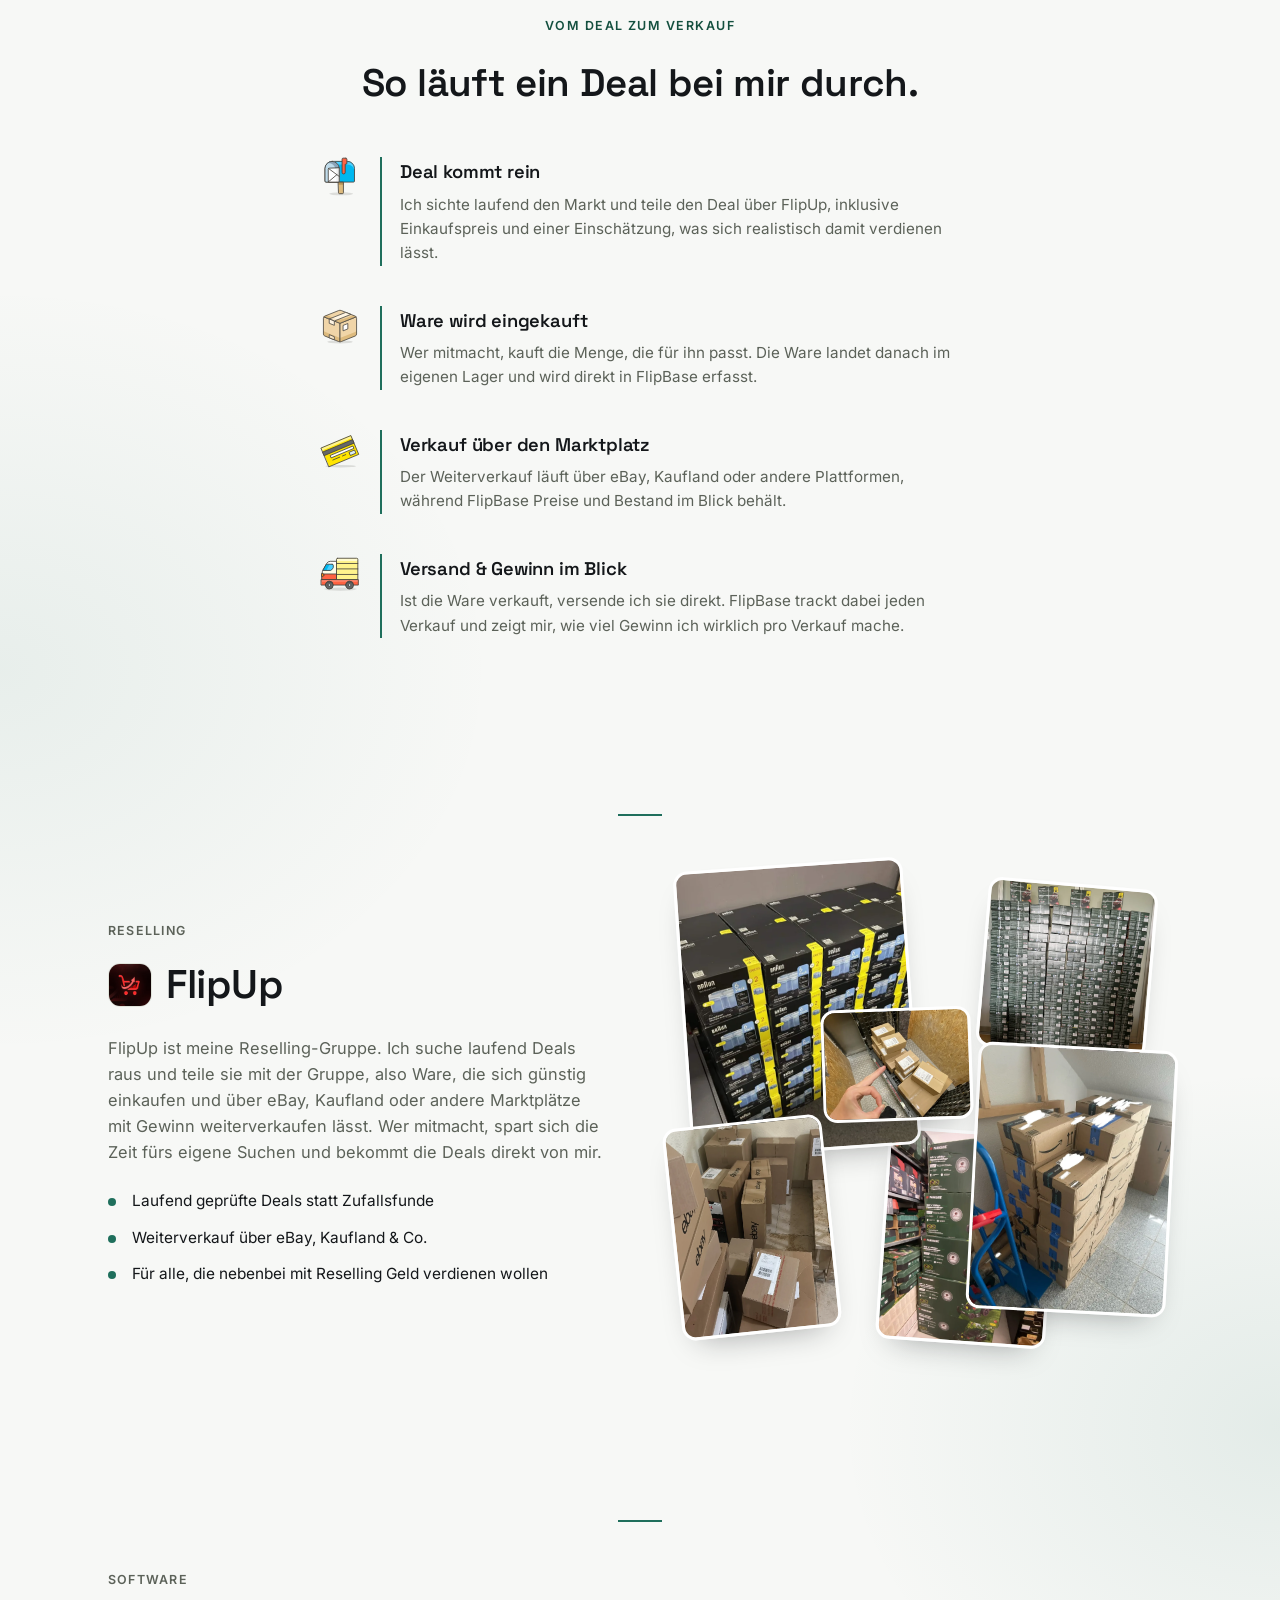
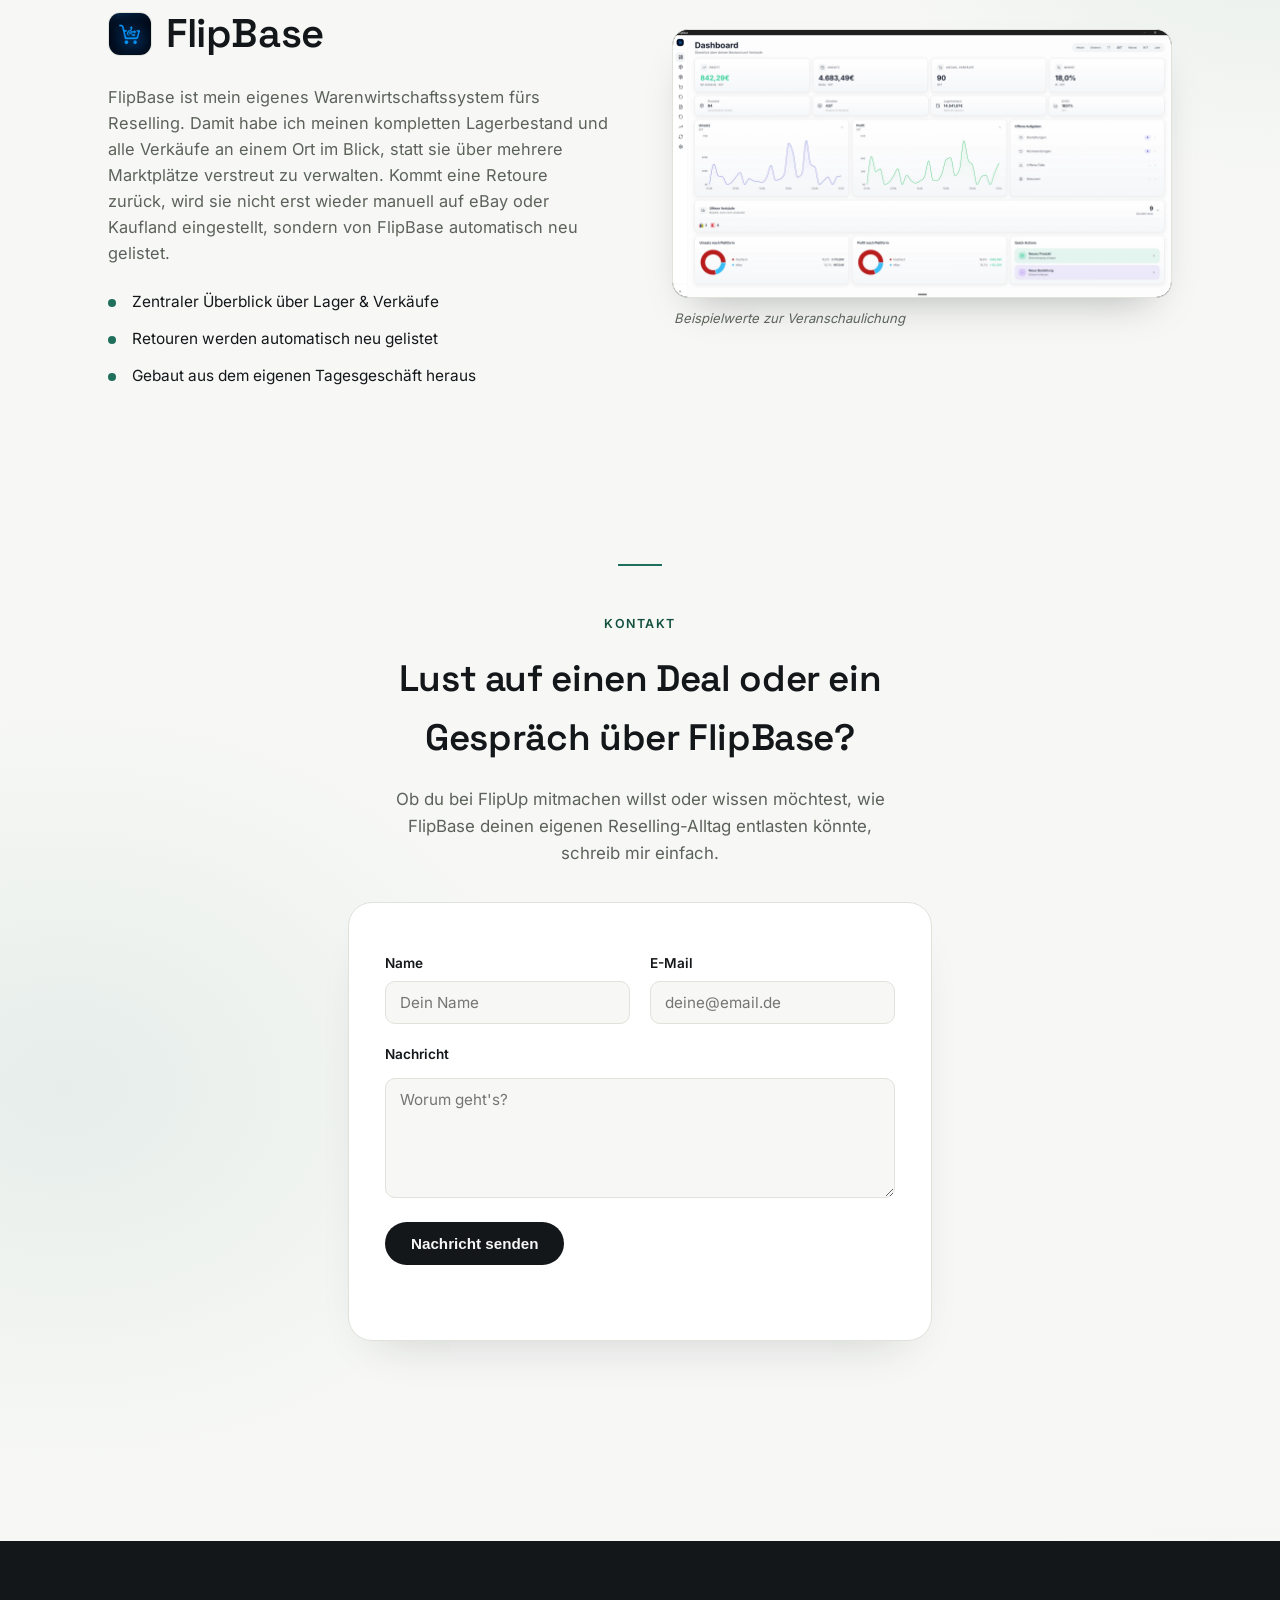
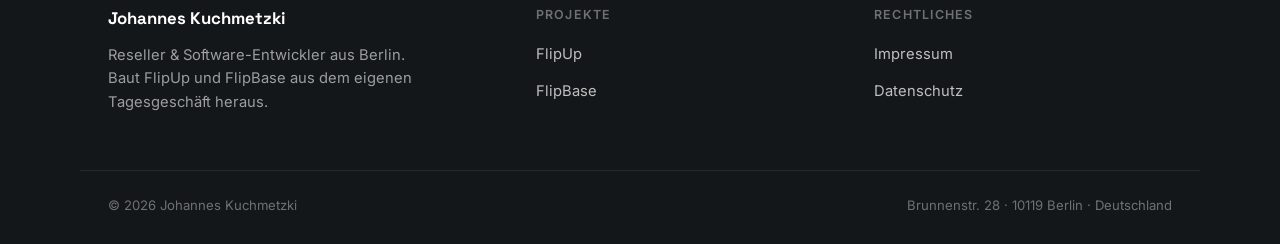
==== commit f9f7ef95: "Place process-step icons beside text instead of above, AccuBooked-style" ====
--- a/index.html
+++ b/index.html
@@ -13,7 +13,7 @@
 <link rel="icon" type="image/png" sizes="32x32" href="assets/favicon/favicon-32.png">
 <link rel="icon" type="image/png" sizes="16x16" href="assets/favicon/favicon-16.png">
 <link rel="apple-touch-icon" sizes="180x180" href="assets/favicon/favicon-180.png">
-<link rel="stylesheet" href="style.css?v=10">
+<link rel="stylesheet" href="style.css?v=11">
 <script type="application/ld+json">
 {
   "@context": "https://schema.org",
@@ -94,29 +94,29 @@
         <div class="process-grid">
           <div class="process-step">
             <img src="assets/icons/deal.svg?v=2" alt="" class="process-icon">
-            <h3>Deal kommt rein</h3>
-            <div class="process-body">
+            <div class="process-body">
+              <h3>Deal kommt rein</h3>
               <p>Ich sichte laufend den Markt und teile den Deal über FlipUp, inklusive Einkaufspreis und einer Einschätzung, was sich realistisch damit verdienen lässt.</p>
             </div>
           </div>
           <div class="process-step">
             <img src="assets/icons/package.svg?v=2" alt="" class="process-icon">
-            <h3>Ware wird eingekauft</h3>
-            <div class="process-body">
+            <div class="process-body">
+              <h3>Ware wird eingekauft</h3>
               <p>Wer mitmacht, kauft die Menge, die für ihn passt. Die Ware landet danach im eigenen Lager und wird direkt in FlipBase erfasst.</p>
             </div>
           </div>
           <div class="process-step">
             <img src="assets/icons/shop.svg?v=2" alt="" class="process-icon">
-            <h3>Verkauf über den Marktplatz</h3>
-            <div class="process-body">
+            <div class="process-body">
+              <h3>Verkauf über den Marktplatz</h3>
               <p>Der Weiterverkauf läuft über eBay, Kaufland oder andere Plattformen, während FlipBase Preise und Bestand im Blick behält.</p>
             </div>
           </div>
           <div class="process-step">
             <img src="assets/icons/shipped.svg?v=2" alt="" class="process-icon">
-            <h3>Versand &amp; Gewinn im Blick</h3>
-            <div class="process-body">
+            <div class="process-body">
+              <h3>Versand &amp; Gewinn im Blick</h3>
               <p>Ist die Ware verkauft, versende ich sie direkt. FlipBase trackt dabei jeden Verkauf und zeigt mir, wie viel Gewinn ich wirklich pro Verkauf mache.</p>
             </div>
           </div>
--- a/style.css
+++ b/style.css
@@ -278,17 +278,19 @@
 
 .process-step {
   display: flex;
-  flex-direction: column;
-  gap: 10px;
+  align-items: flex-start;
+  gap: 20px;
 }
 
 .process-icon {
   width: 40px;
   height: 40px;
+  flex-shrink: 0;
 }
 
 .process-step h3 {
   font-size: 1.15rem;
+  margin-bottom: 6px;
 }
 
 .process-body {
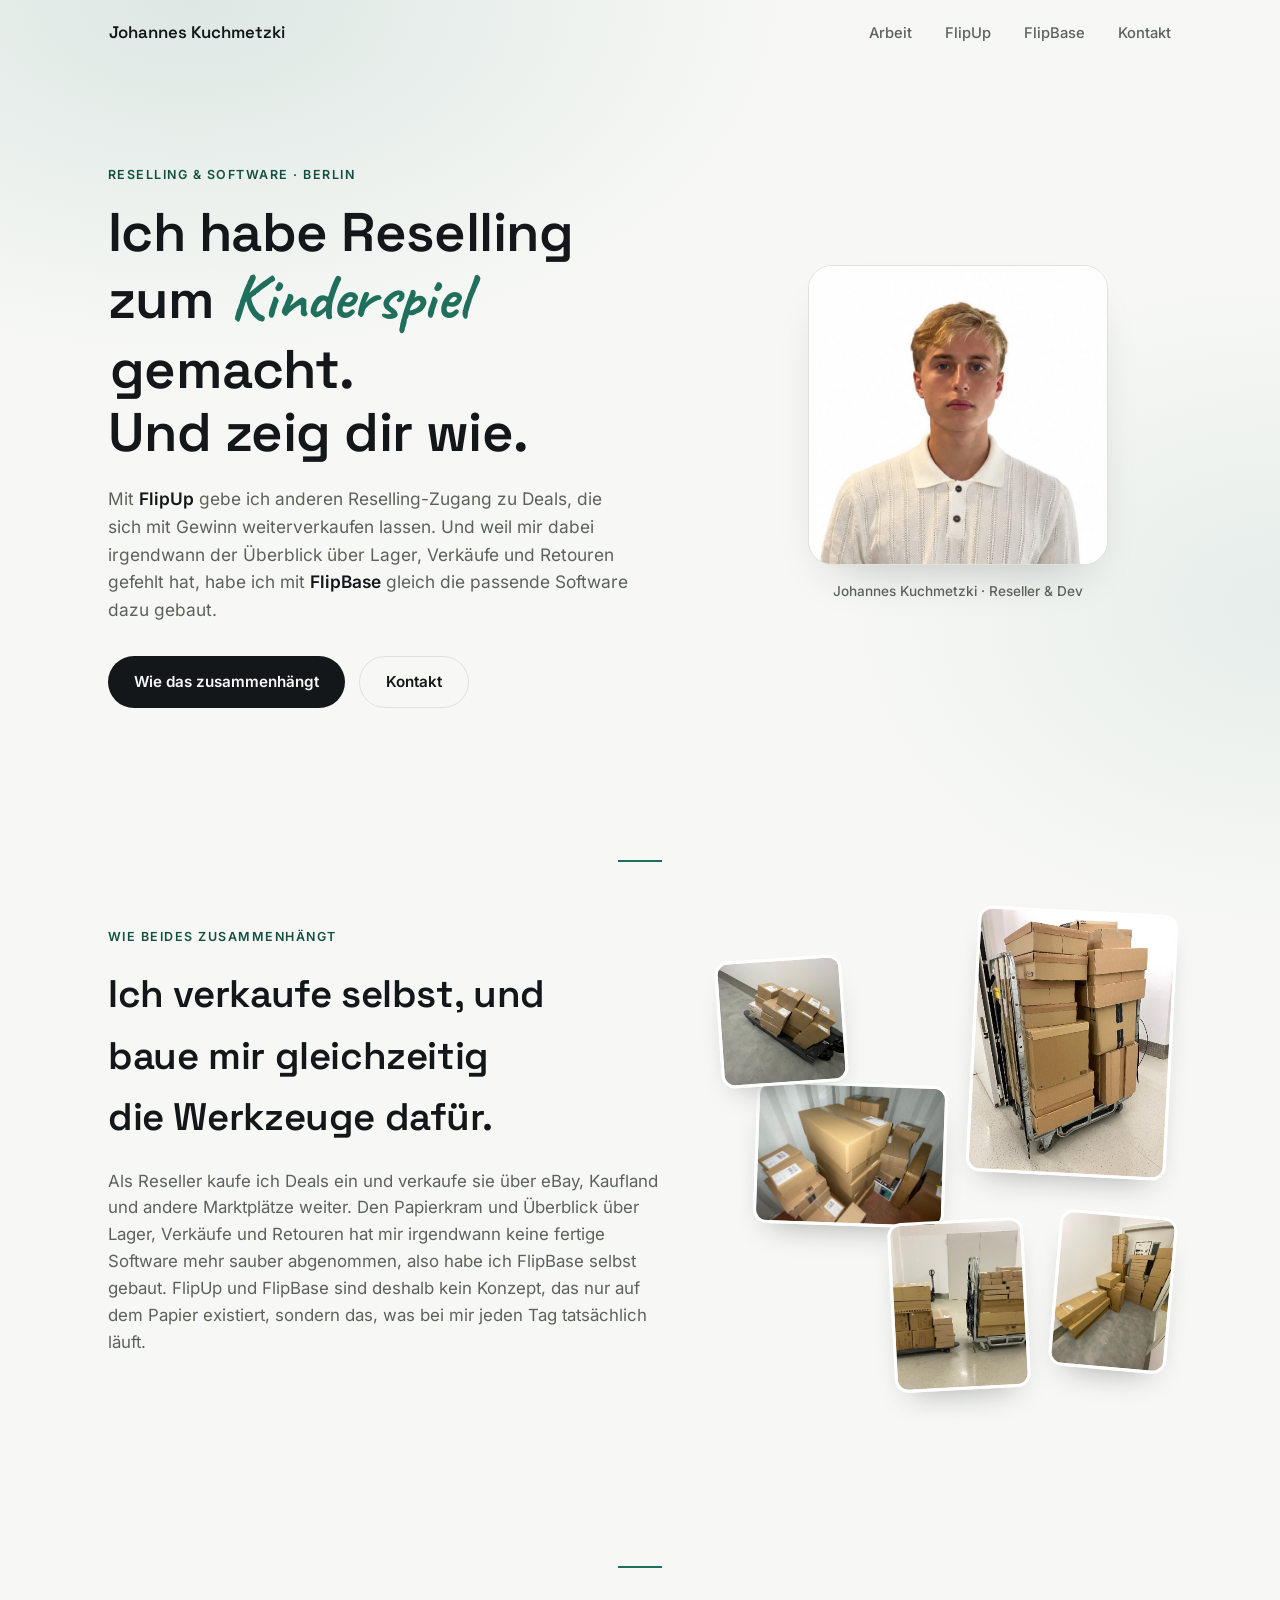
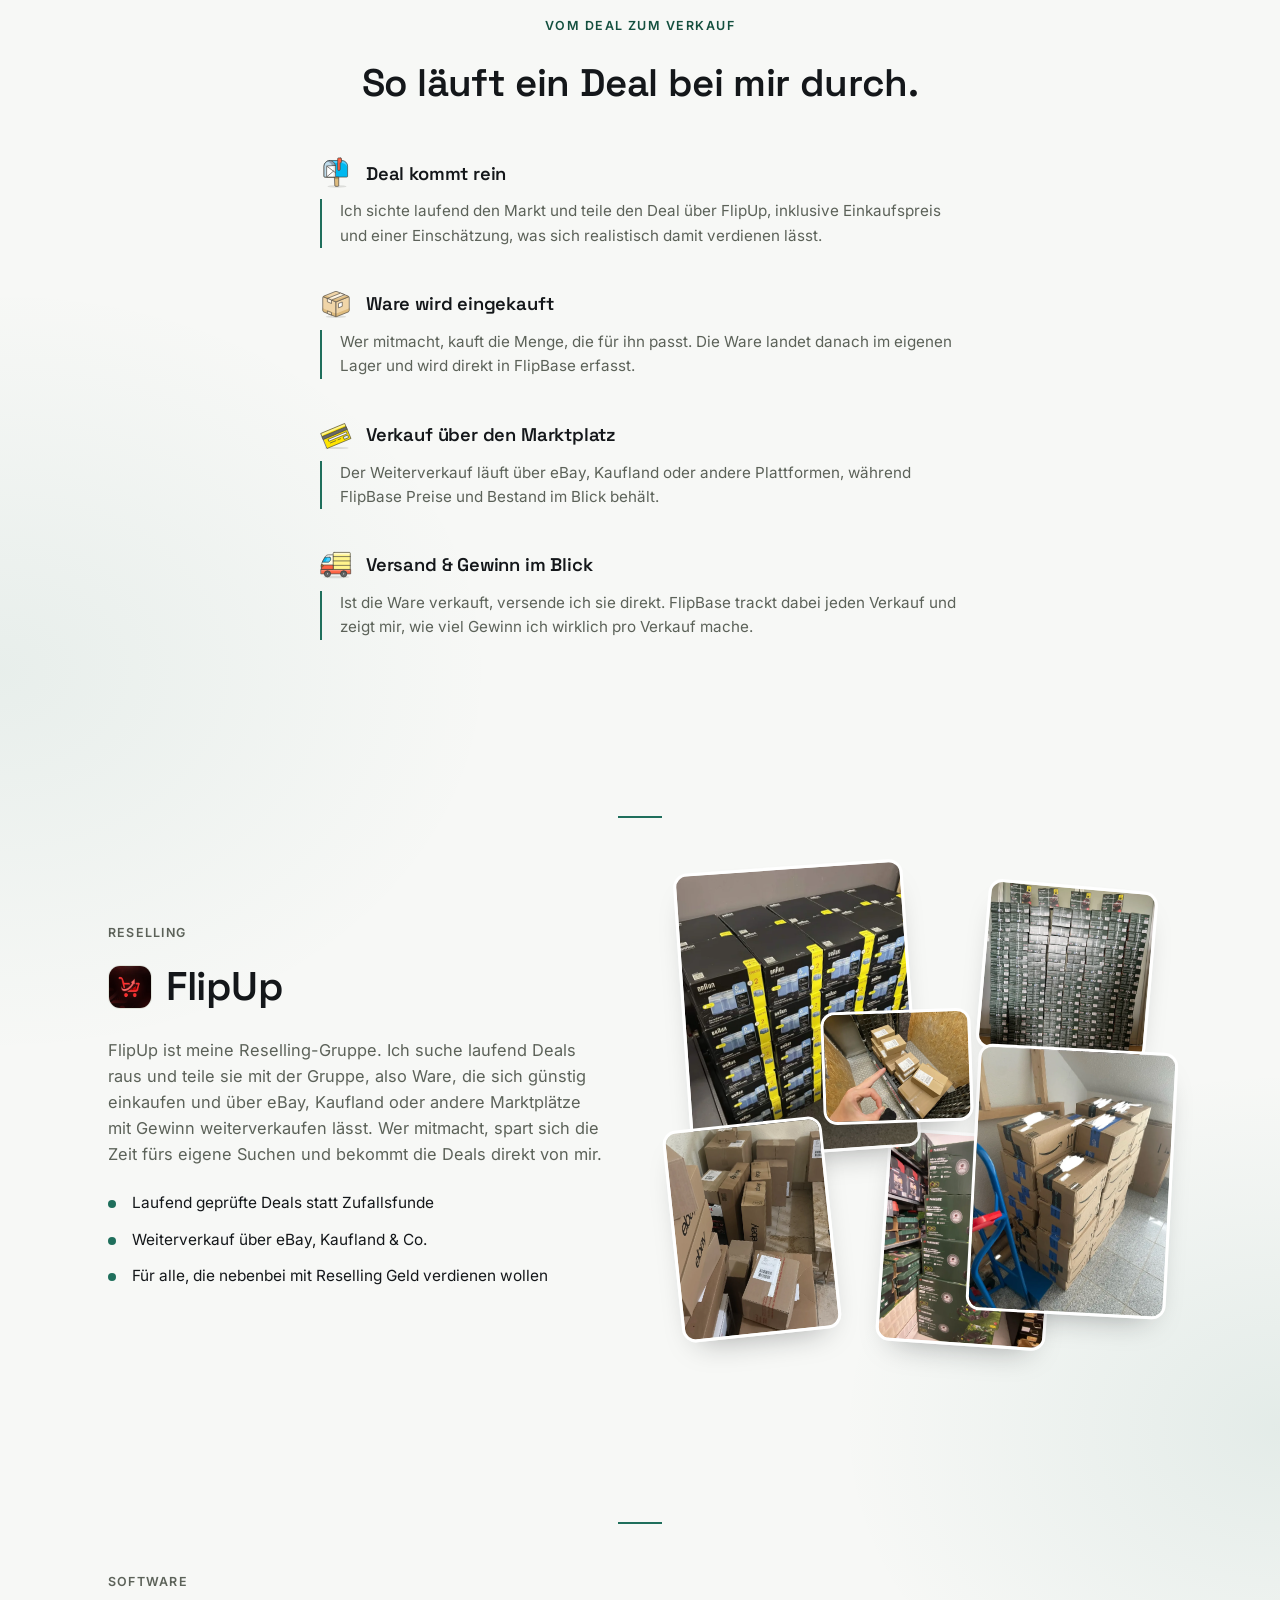
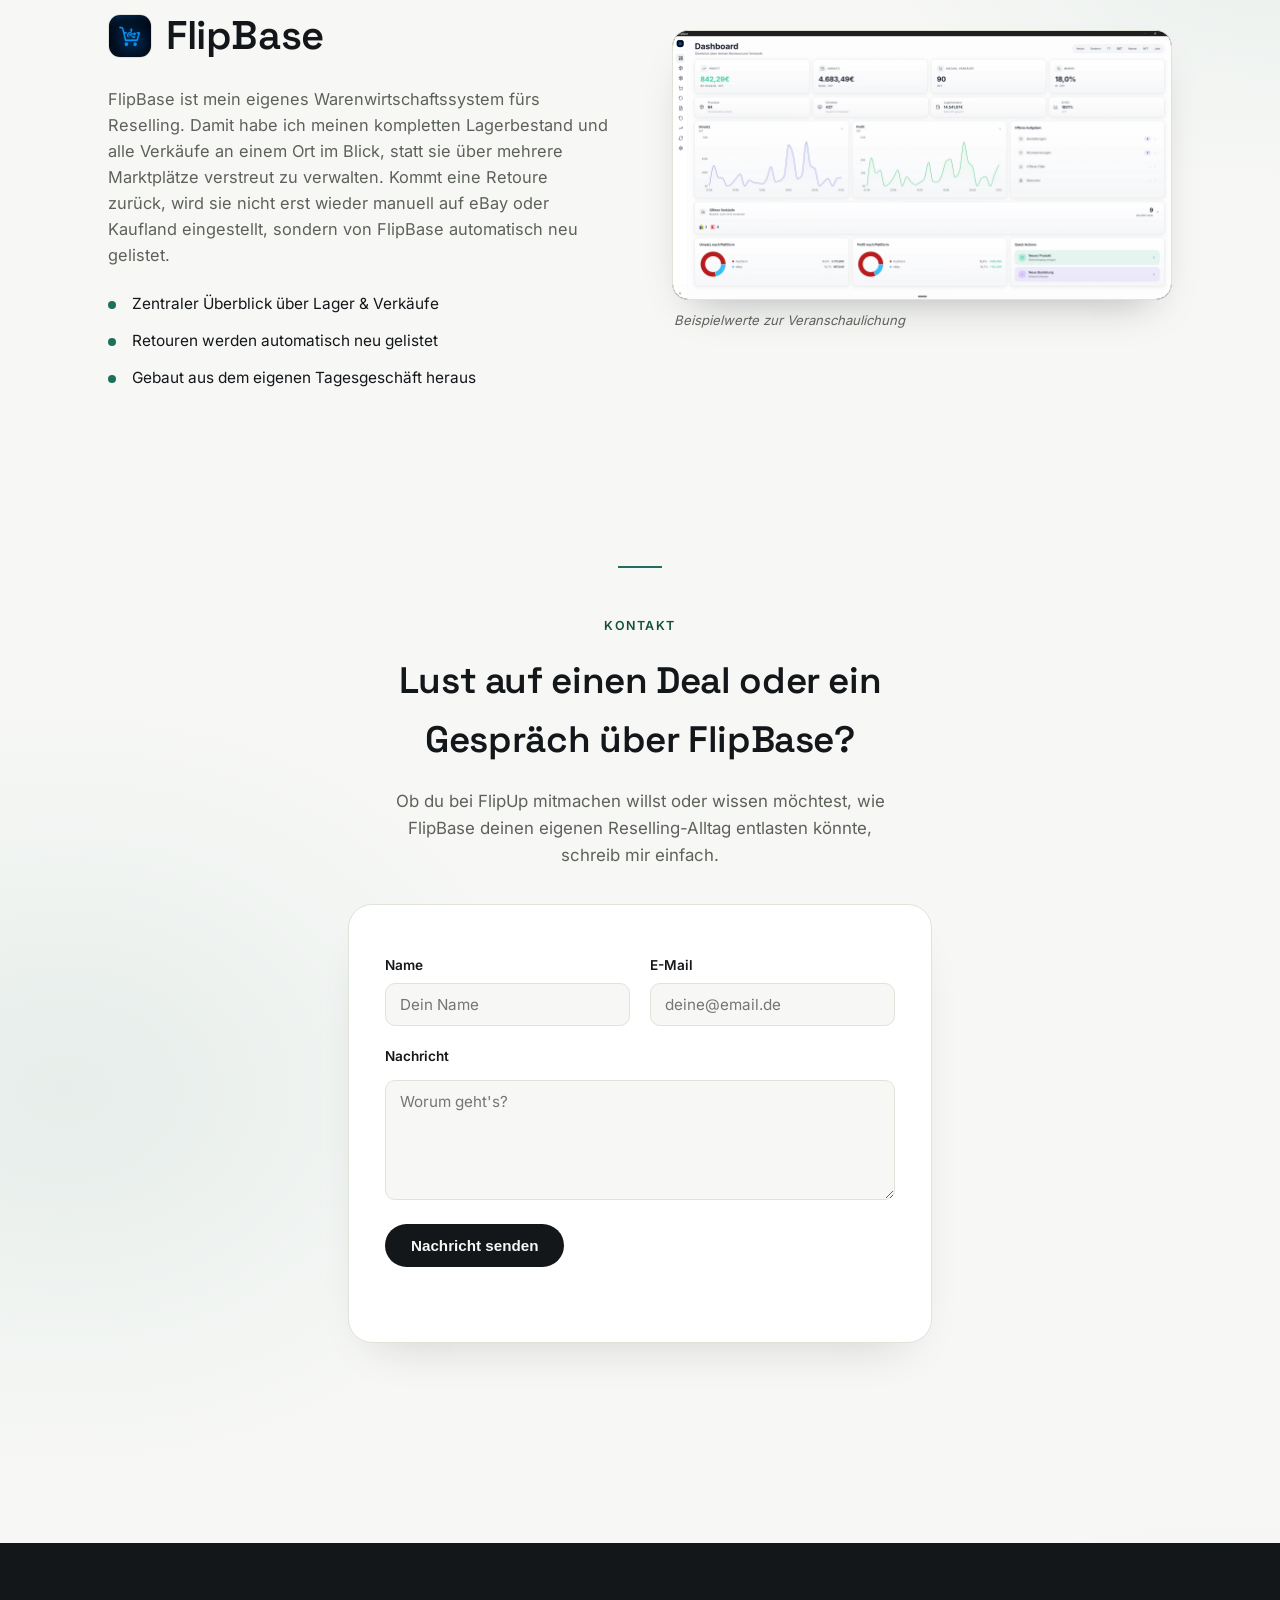
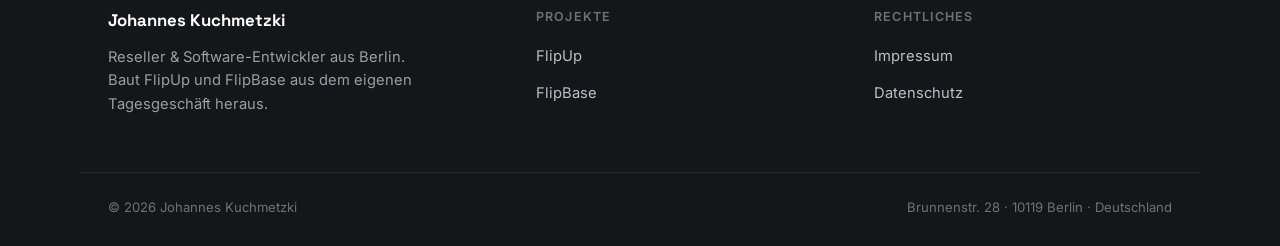
==== commit a37fc623: "Move icon next to heading, line only below paragraph" ====
--- a/index.html
+++ b/index.html
@@ -13,7 +13,7 @@
 <link rel="icon" type="image/png" sizes="32x32" href="assets/favicon/favicon-32.png">
 <link rel="icon" type="image/png" sizes="16x16" href="assets/favicon/favicon-16.png">
 <link rel="apple-touch-icon" sizes="180x180" href="assets/favicon/favicon-180.png">
-<link rel="stylesheet" href="style.css?v=11">
+<link rel="stylesheet" href="style.css?v=12">
 <script type="application/ld+json">
 {
   "@context": "https://schema.org",
@@ -93,30 +93,38 @@
         <h2>So läuft ein Deal bei mir durch.</h2>
         <div class="process-grid">
           <div class="process-step">
-            <img src="assets/icons/deal.svg?v=2" alt="" class="process-icon">
+            <div class="process-heading">
+              <img src="assets/icons/deal.svg?v=2" alt="" class="process-icon">
+              <h3>Deal kommt rein</h3>
+            </div>
             <div class="process-body">
-              <h3>Deal kommt rein</h3>
               <p>Ich sichte laufend den Markt und teile den Deal über FlipUp, inklusive Einkaufspreis und einer Einschätzung, was sich realistisch damit verdienen lässt.</p>
             </div>
           </div>
           <div class="process-step">
-            <img src="assets/icons/package.svg?v=2" alt="" class="process-icon">
+            <div class="process-heading">
+              <img src="assets/icons/package.svg?v=2" alt="" class="process-icon">
+              <h3>Ware wird eingekauft</h3>
+            </div>
             <div class="process-body">
-              <h3>Ware wird eingekauft</h3>
               <p>Wer mitmacht, kauft die Menge, die für ihn passt. Die Ware landet danach im eigenen Lager und wird direkt in FlipBase erfasst.</p>
             </div>
           </div>
           <div class="process-step">
-            <img src="assets/icons/shop.svg?v=2" alt="" class="process-icon">
+            <div class="process-heading">
+              <img src="assets/icons/shop.svg?v=2" alt="" class="process-icon">
+              <h3>Verkauf über den Marktplatz</h3>
+            </div>
             <div class="process-body">
-              <h3>Verkauf über den Marktplatz</h3>
               <p>Der Weiterverkauf läuft über eBay, Kaufland oder andere Plattformen, während FlipBase Preise und Bestand im Blick behält.</p>
             </div>
           </div>
           <div class="process-step">
-            <img src="assets/icons/shipped.svg?v=2" alt="" class="process-icon">
+            <div class="process-heading">
+              <img src="assets/icons/shipped.svg?v=2" alt="" class="process-icon">
+              <h3>Versand &amp; Gewinn im Blick</h3>
+            </div>
             <div class="process-body">
-              <h3>Versand &amp; Gewinn im Blick</h3>
               <p>Ist die Ware verkauft, versende ich sie direkt. FlipBase trackt dabei jeden Verkauf und zeigt mir, wie viel Gewinn ich wirklich pro Verkauf mache.</p>
             </div>
           </div>
--- a/style.css
+++ b/style.css
@@ -278,19 +278,24 @@
 
 .process-step {
   display: flex;
-  align-items: flex-start;
-  gap: 20px;
+  flex-direction: column;
+  gap: 10px;
+}
+
+.process-heading {
+  display: flex;
+  align-items: center;
+  gap: 14px;
 }
 
 .process-icon {
-  width: 40px;
-  height: 40px;
+  width: 32px;
+  height: 32px;
   flex-shrink: 0;
 }
 
 .process-step h3 {
   font-size: 1.15rem;
-  margin-bottom: 6px;
 }
 
 .process-body {
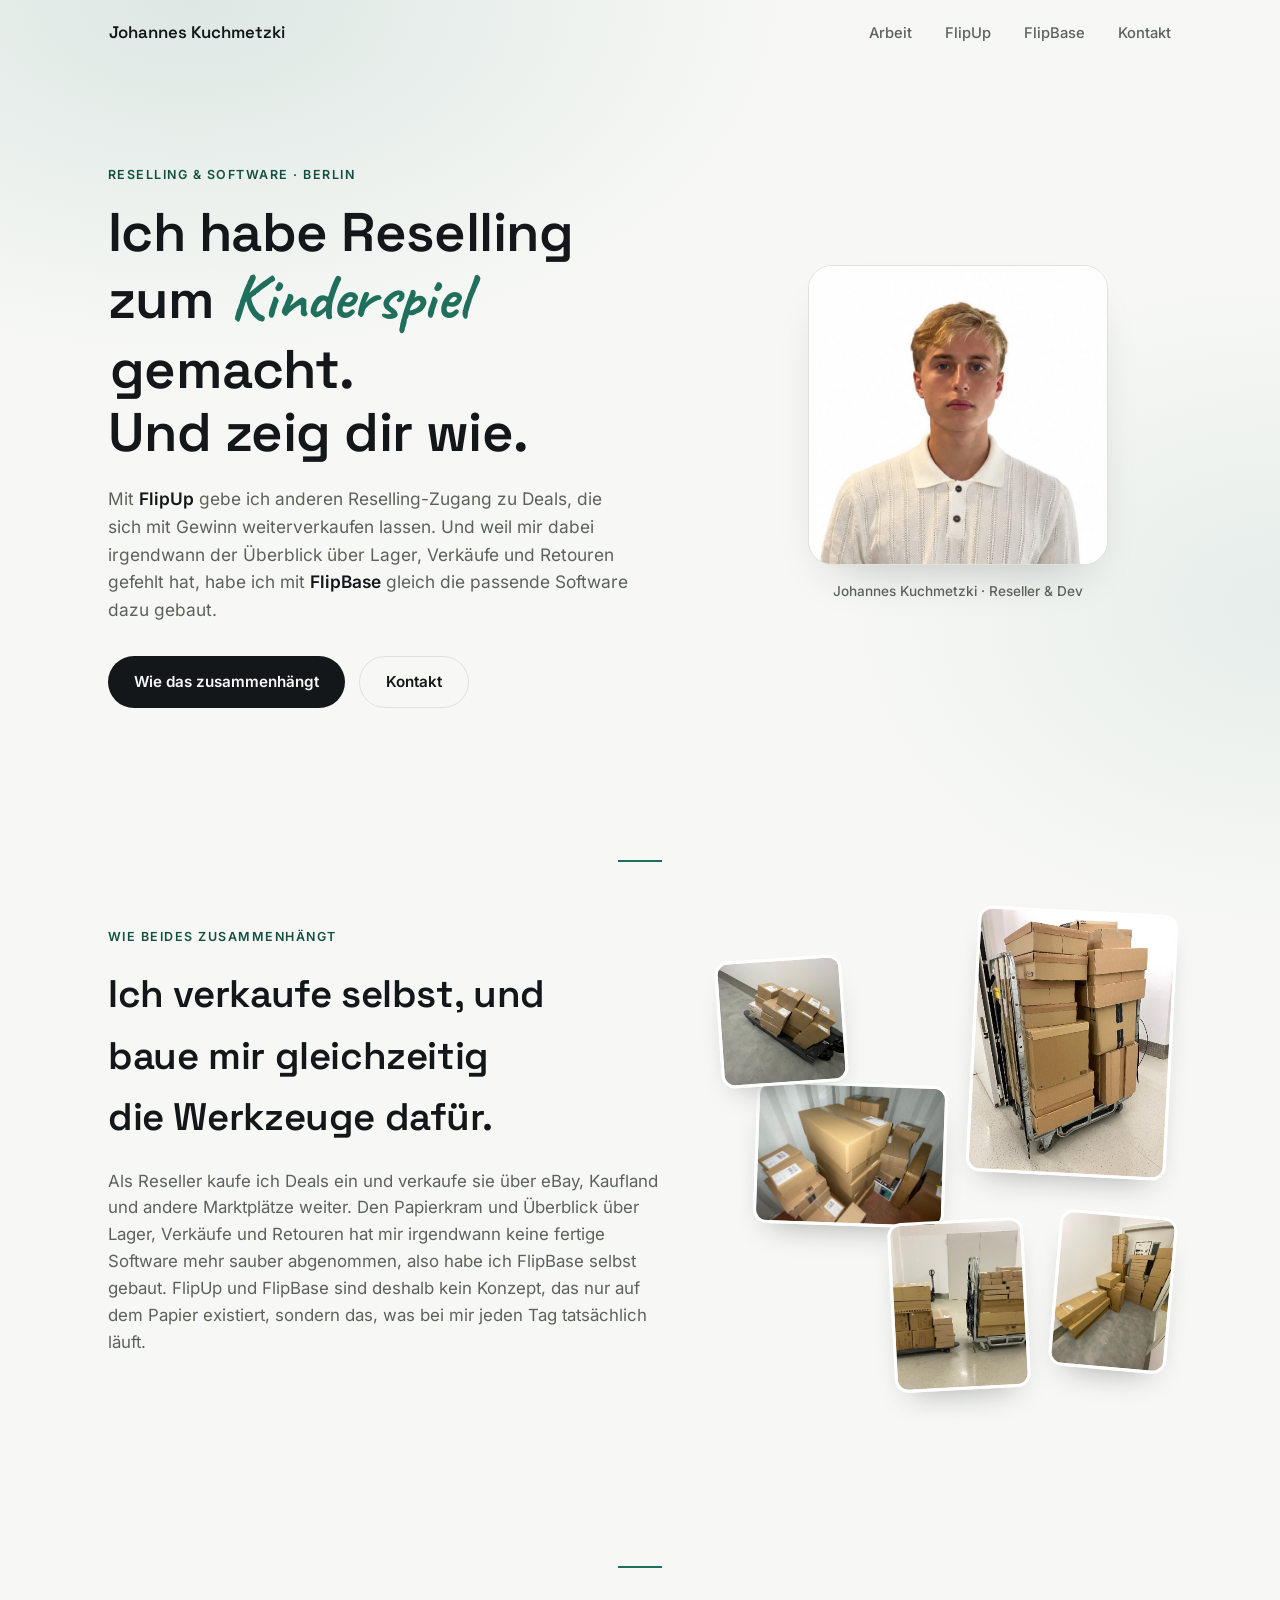
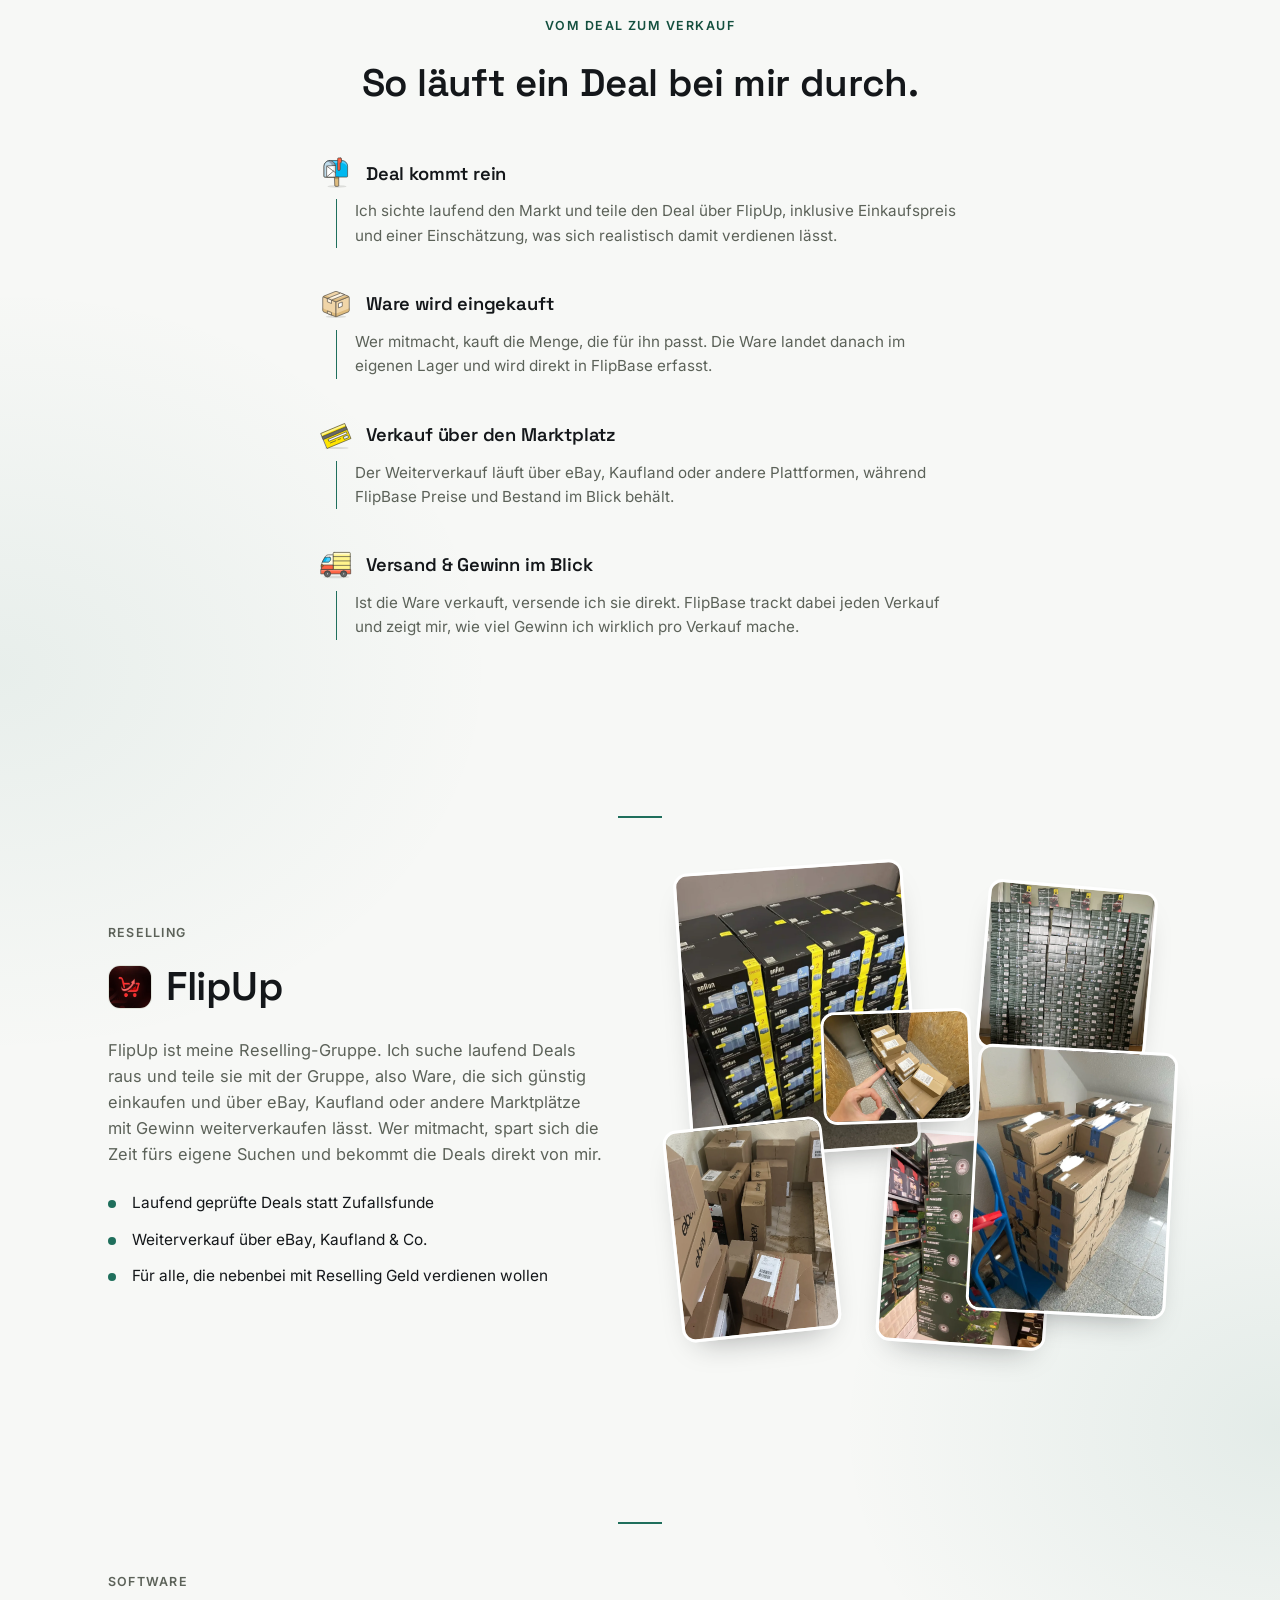
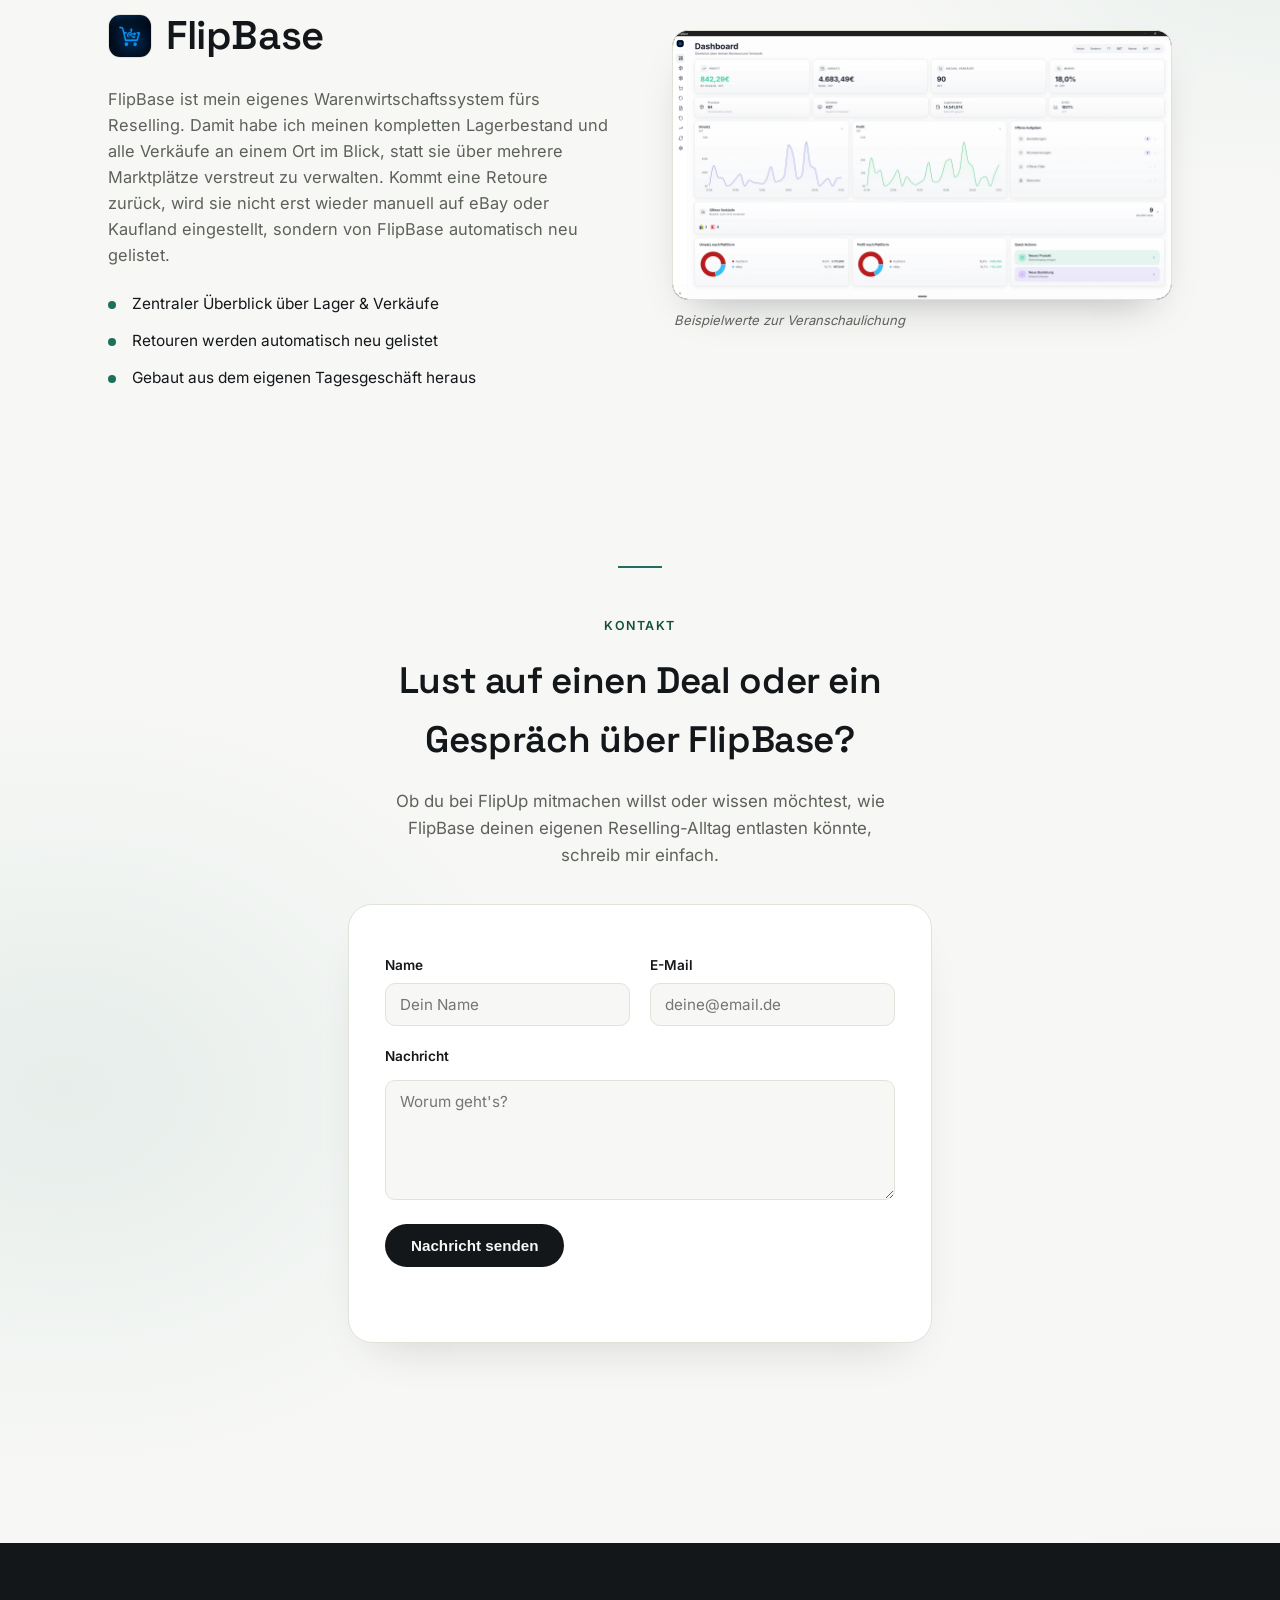
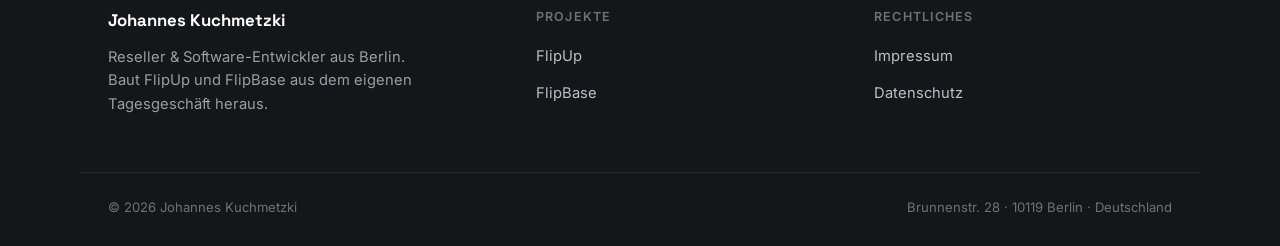
==== commit edcef3c6: "Align accent line under icon center and make it thinner" ====
--- a/index.html
+++ b/index.html
@@ -13,7 +13,7 @@
 <link rel="icon" type="image/png" sizes="32x32" href="assets/favicon/favicon-32.png">
 <link rel="icon" type="image/png" sizes="16x16" href="assets/favicon/favicon-16.png">
 <link rel="apple-touch-icon" sizes="180x180" href="assets/favicon/favicon-180.png">
-<link rel="stylesheet" href="style.css?v=12">
+<link rel="stylesheet" href="style.css?v=13">
 <script type="application/ld+json">
 {
   "@context": "https://schema.org",
--- a/style.css
+++ b/style.css
@@ -299,7 +299,8 @@
 }
 
 .process-body {
-  border-left: 2px solid var(--accent);
+  margin-left: 16px;
+  border-left: 1px solid var(--accent);
   padding-left: 18px;
 }
 
